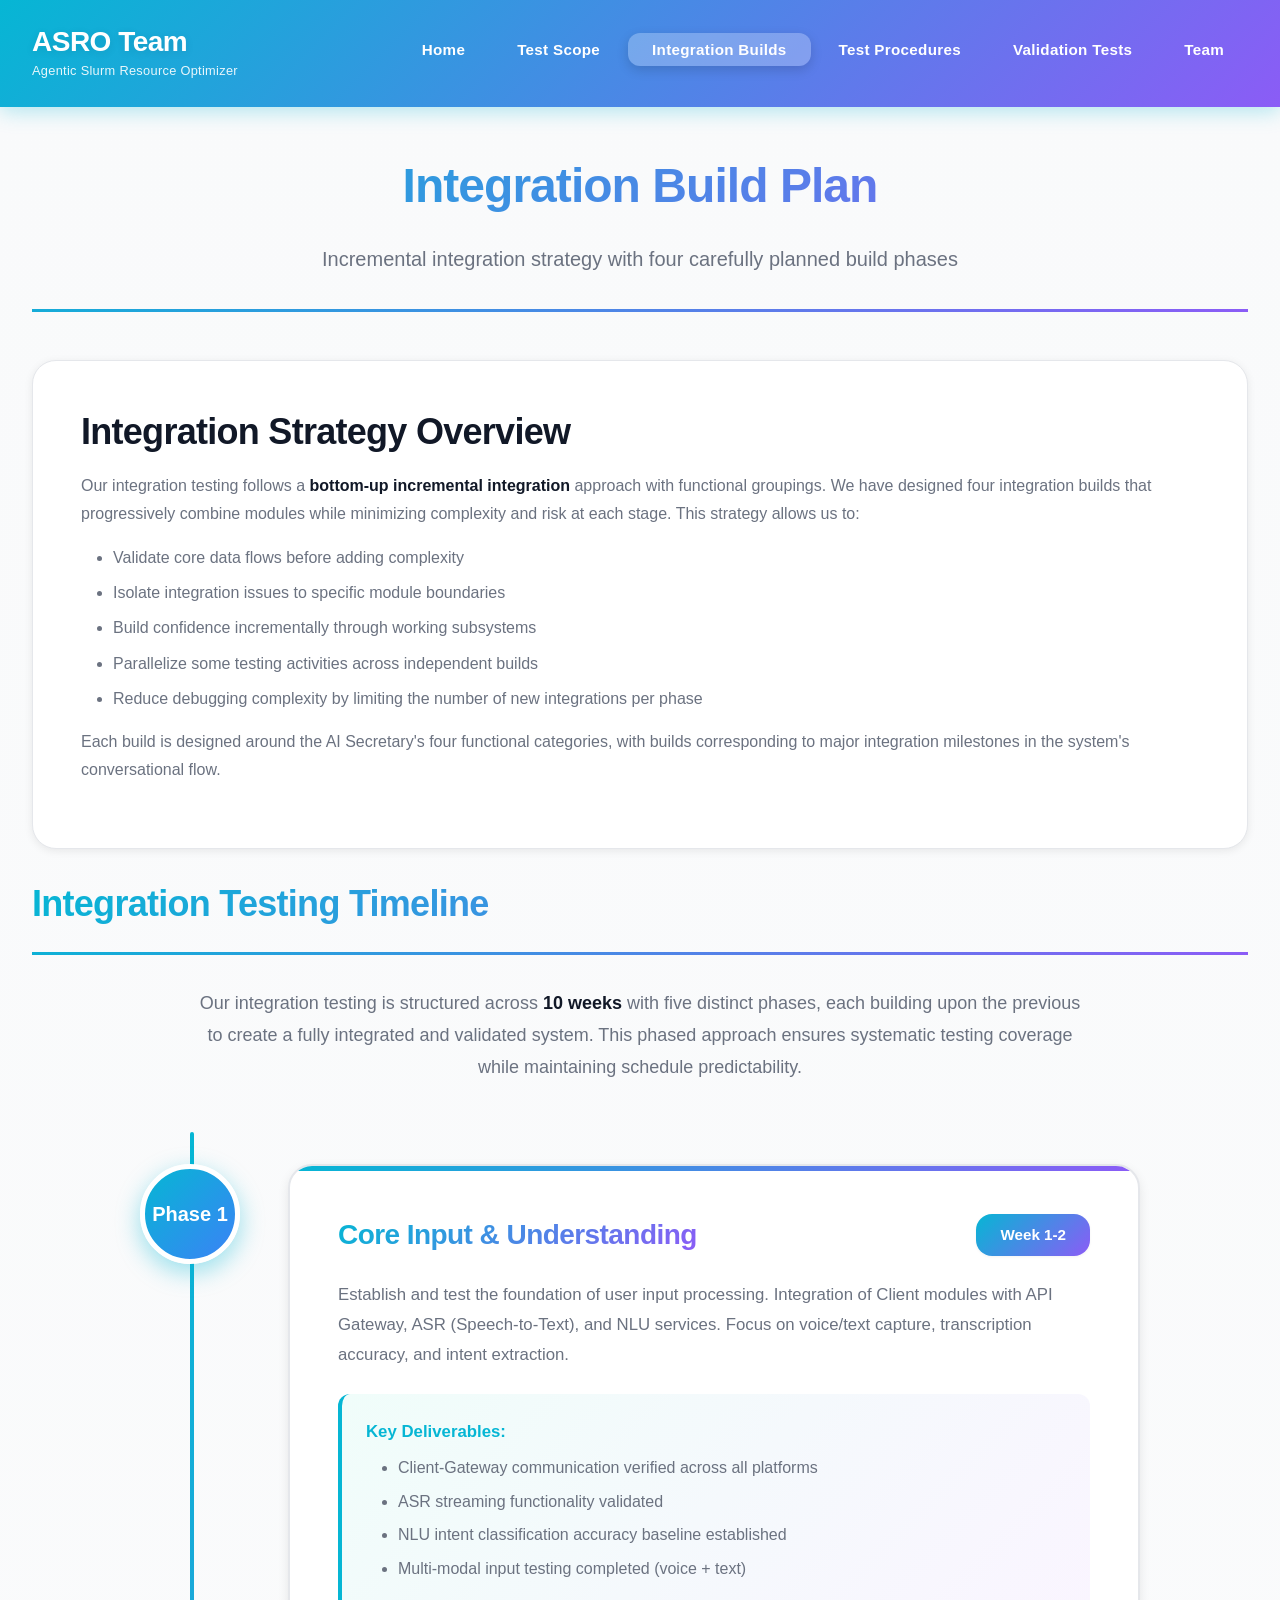
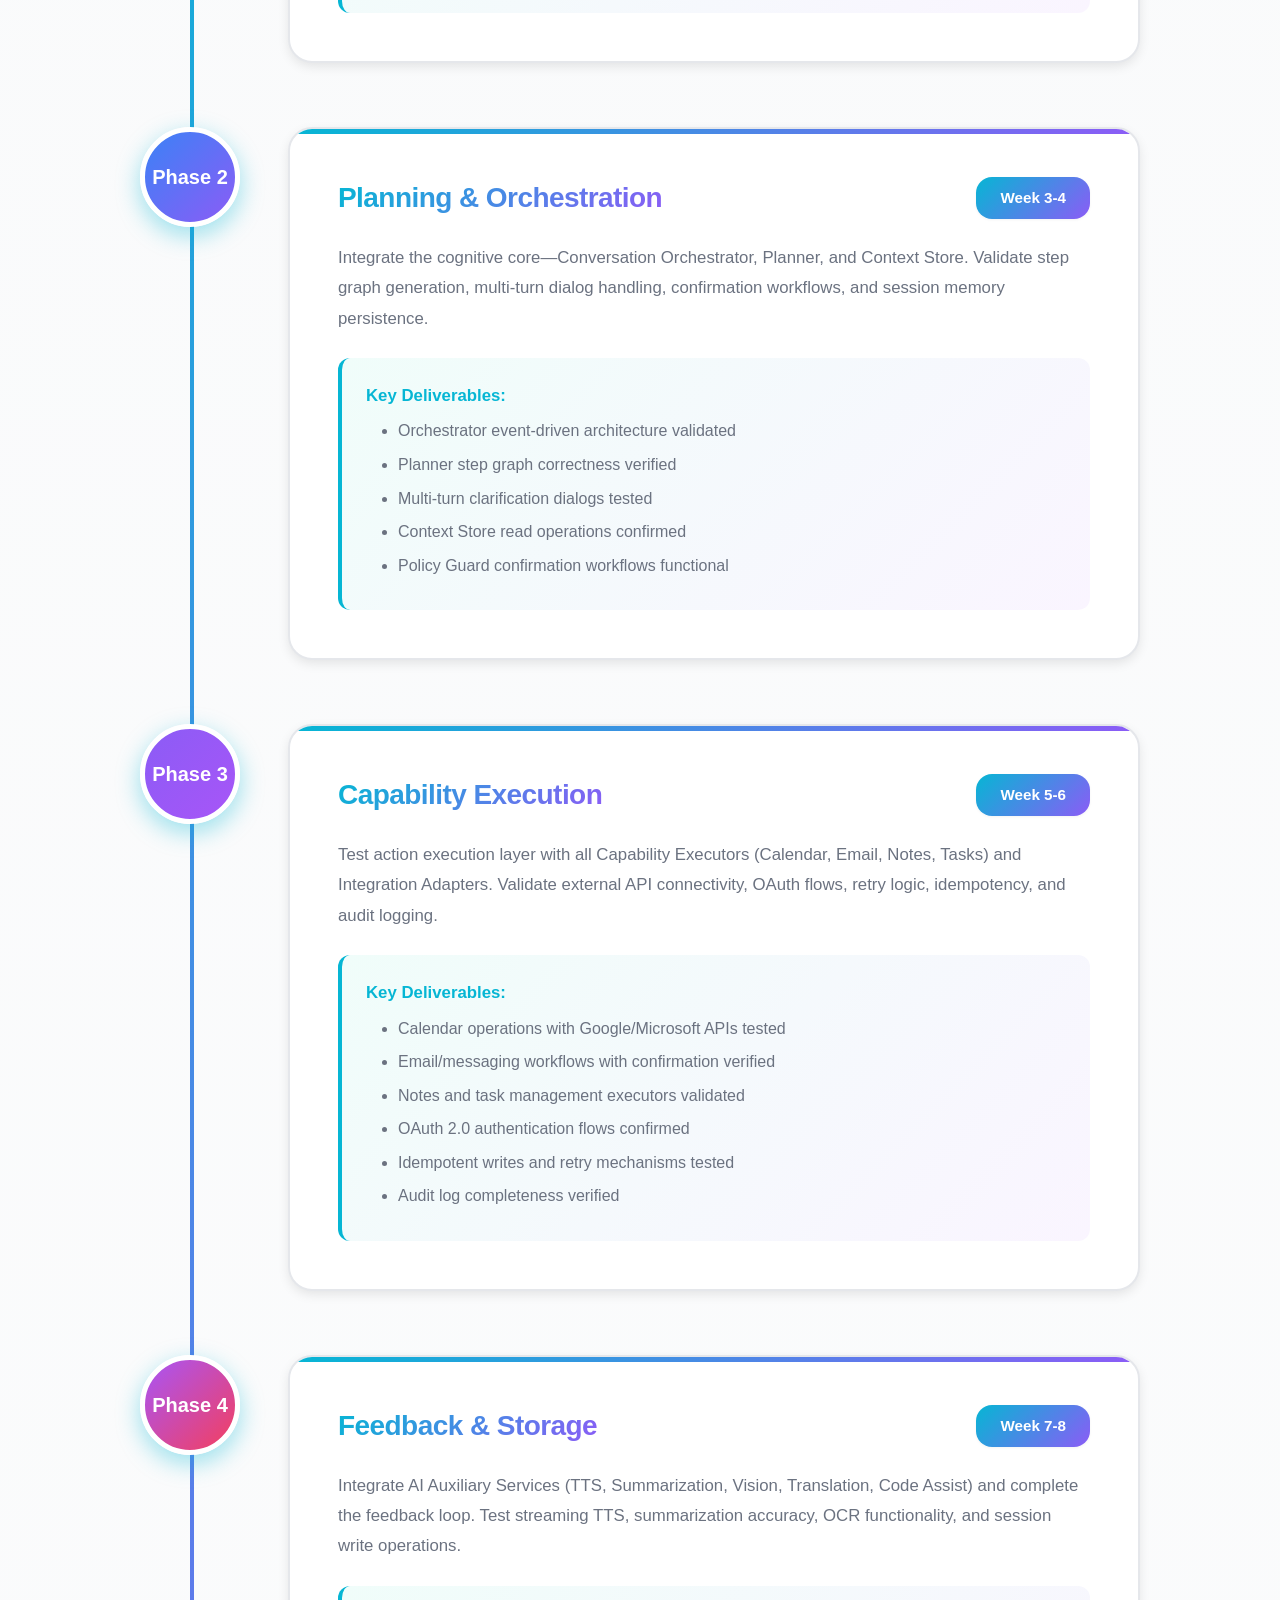
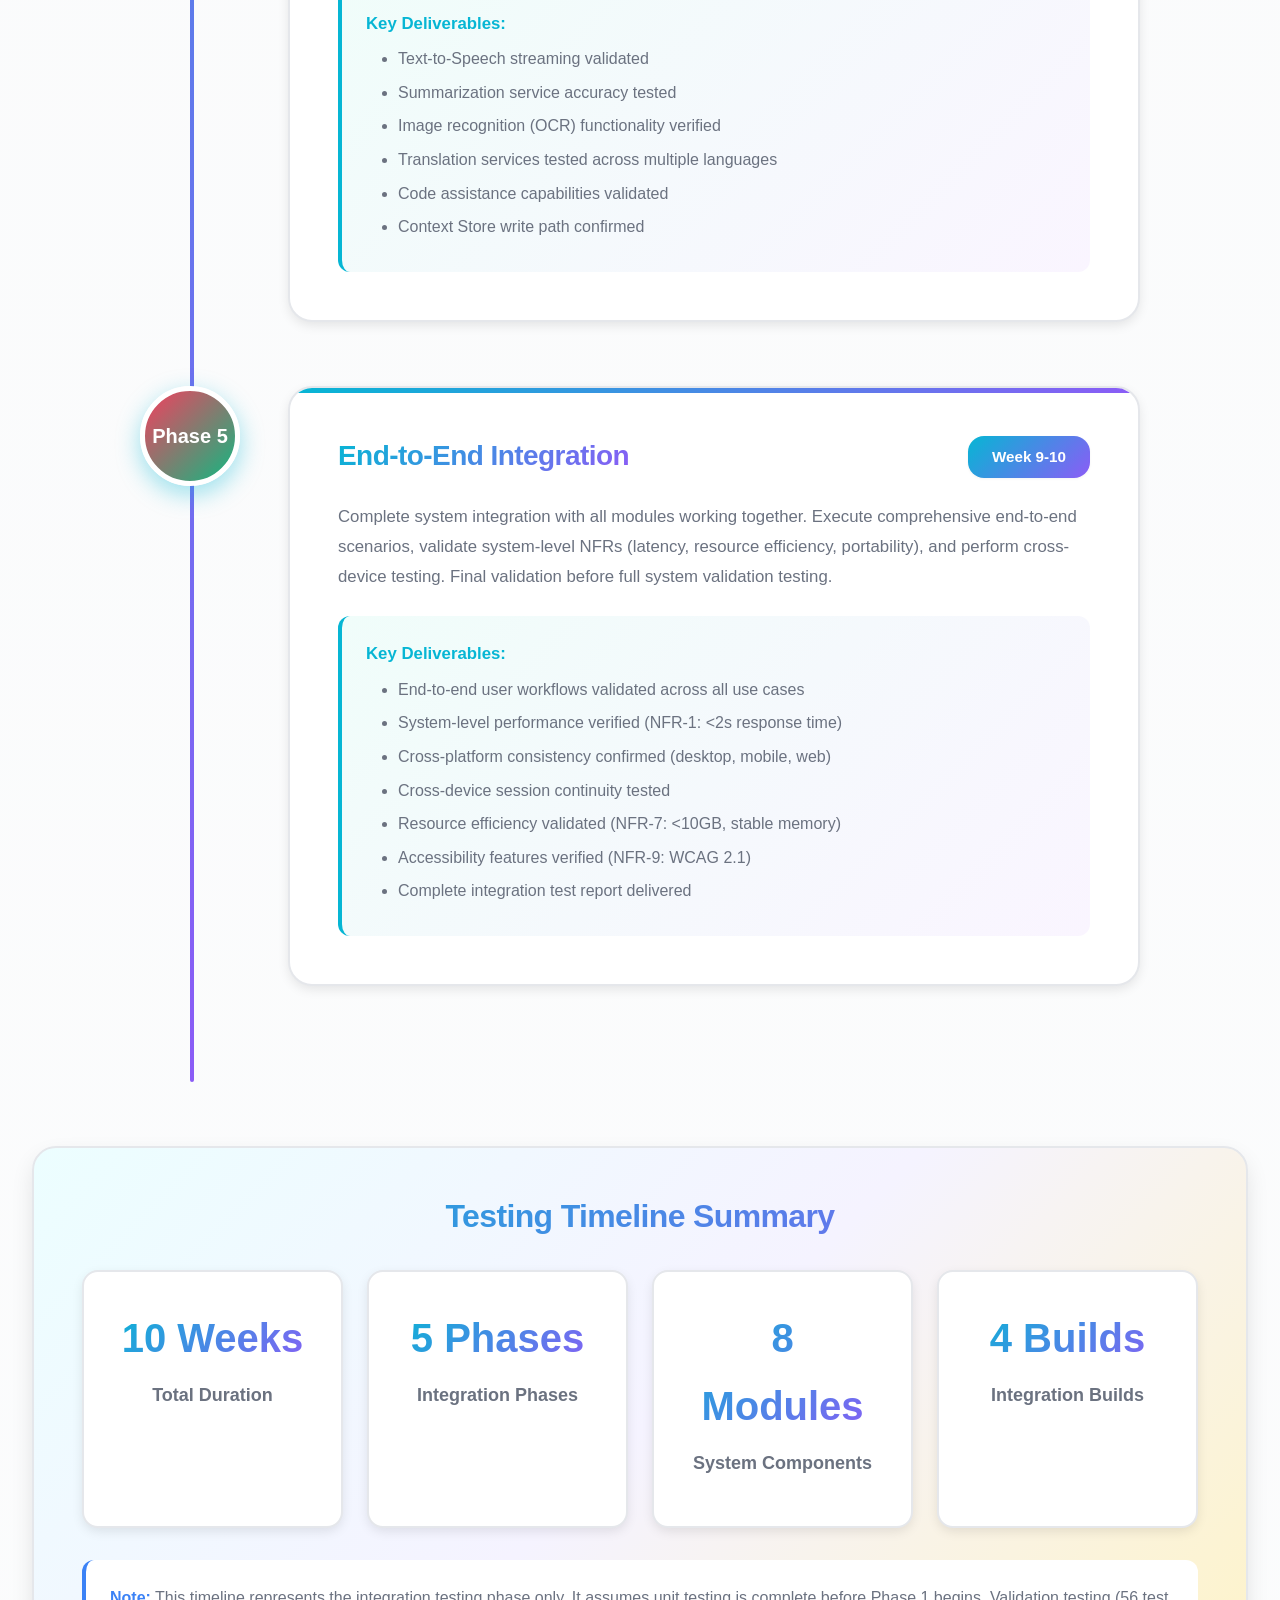
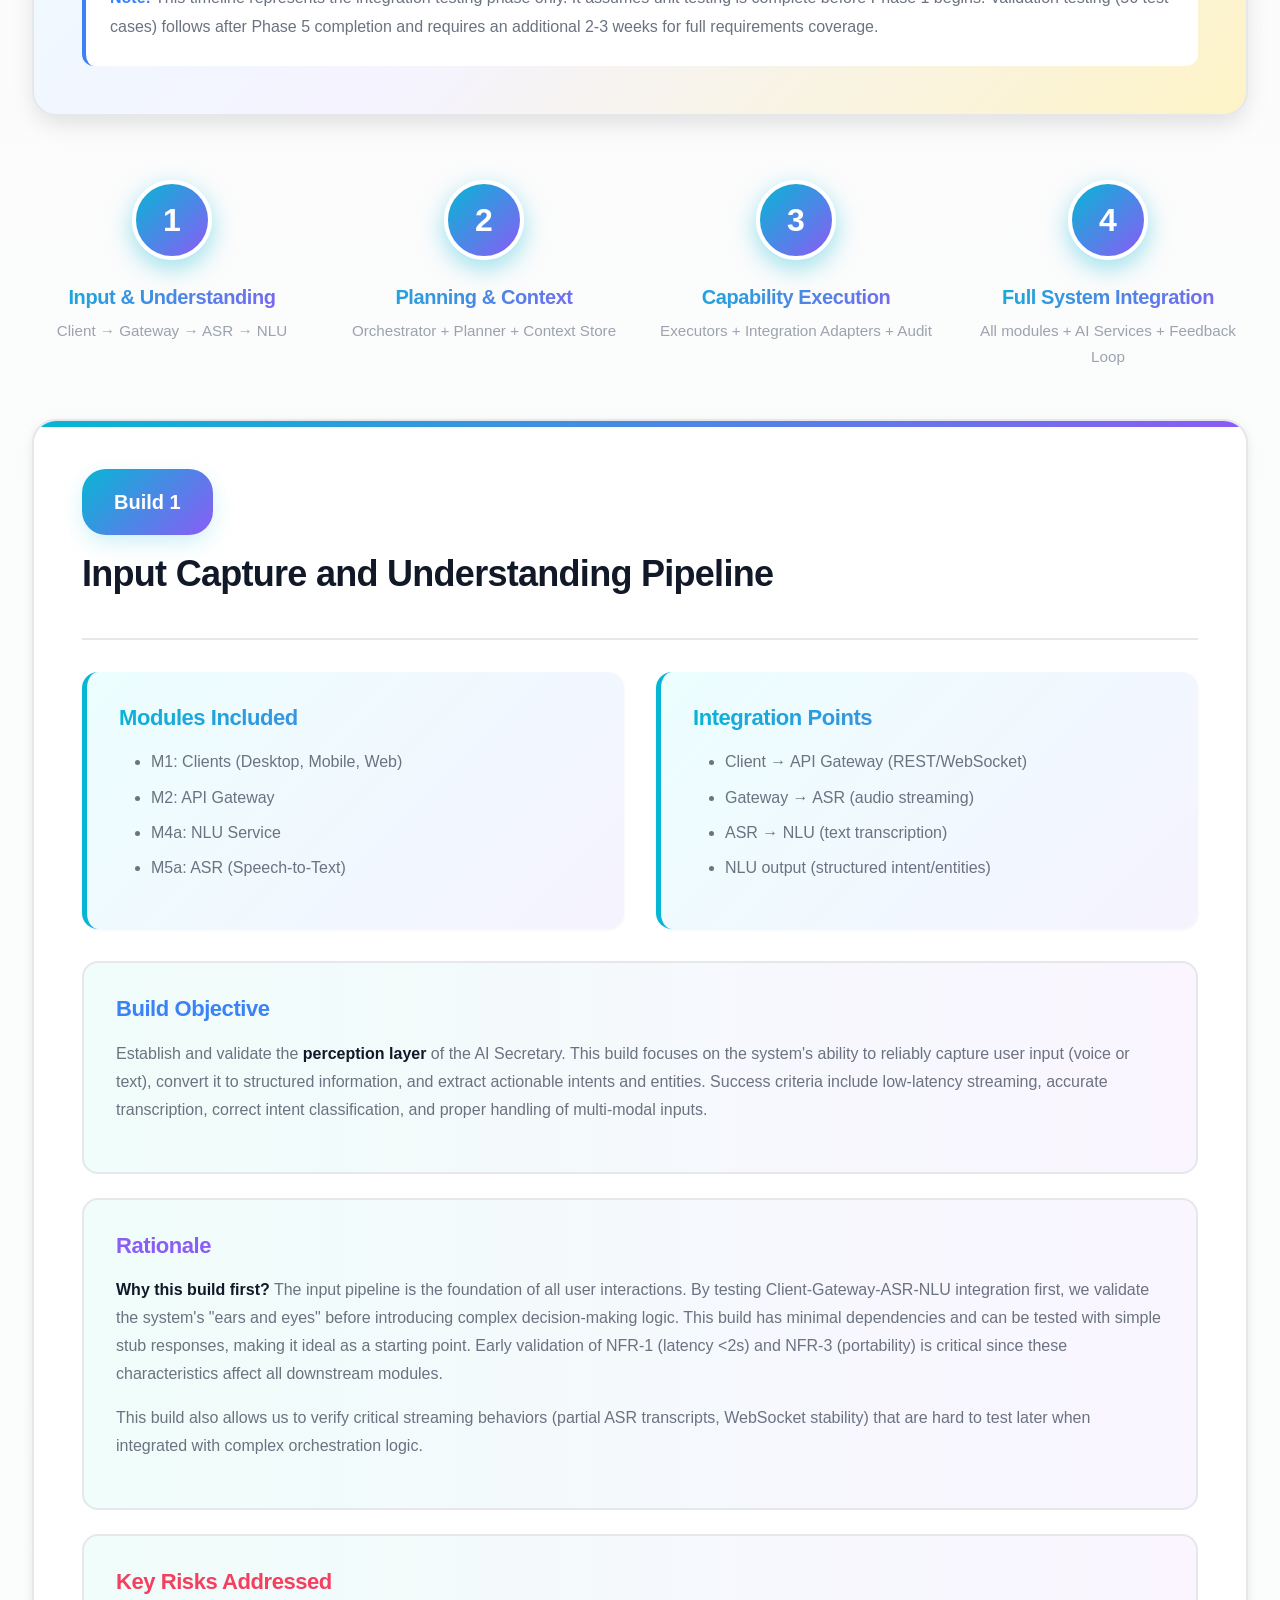
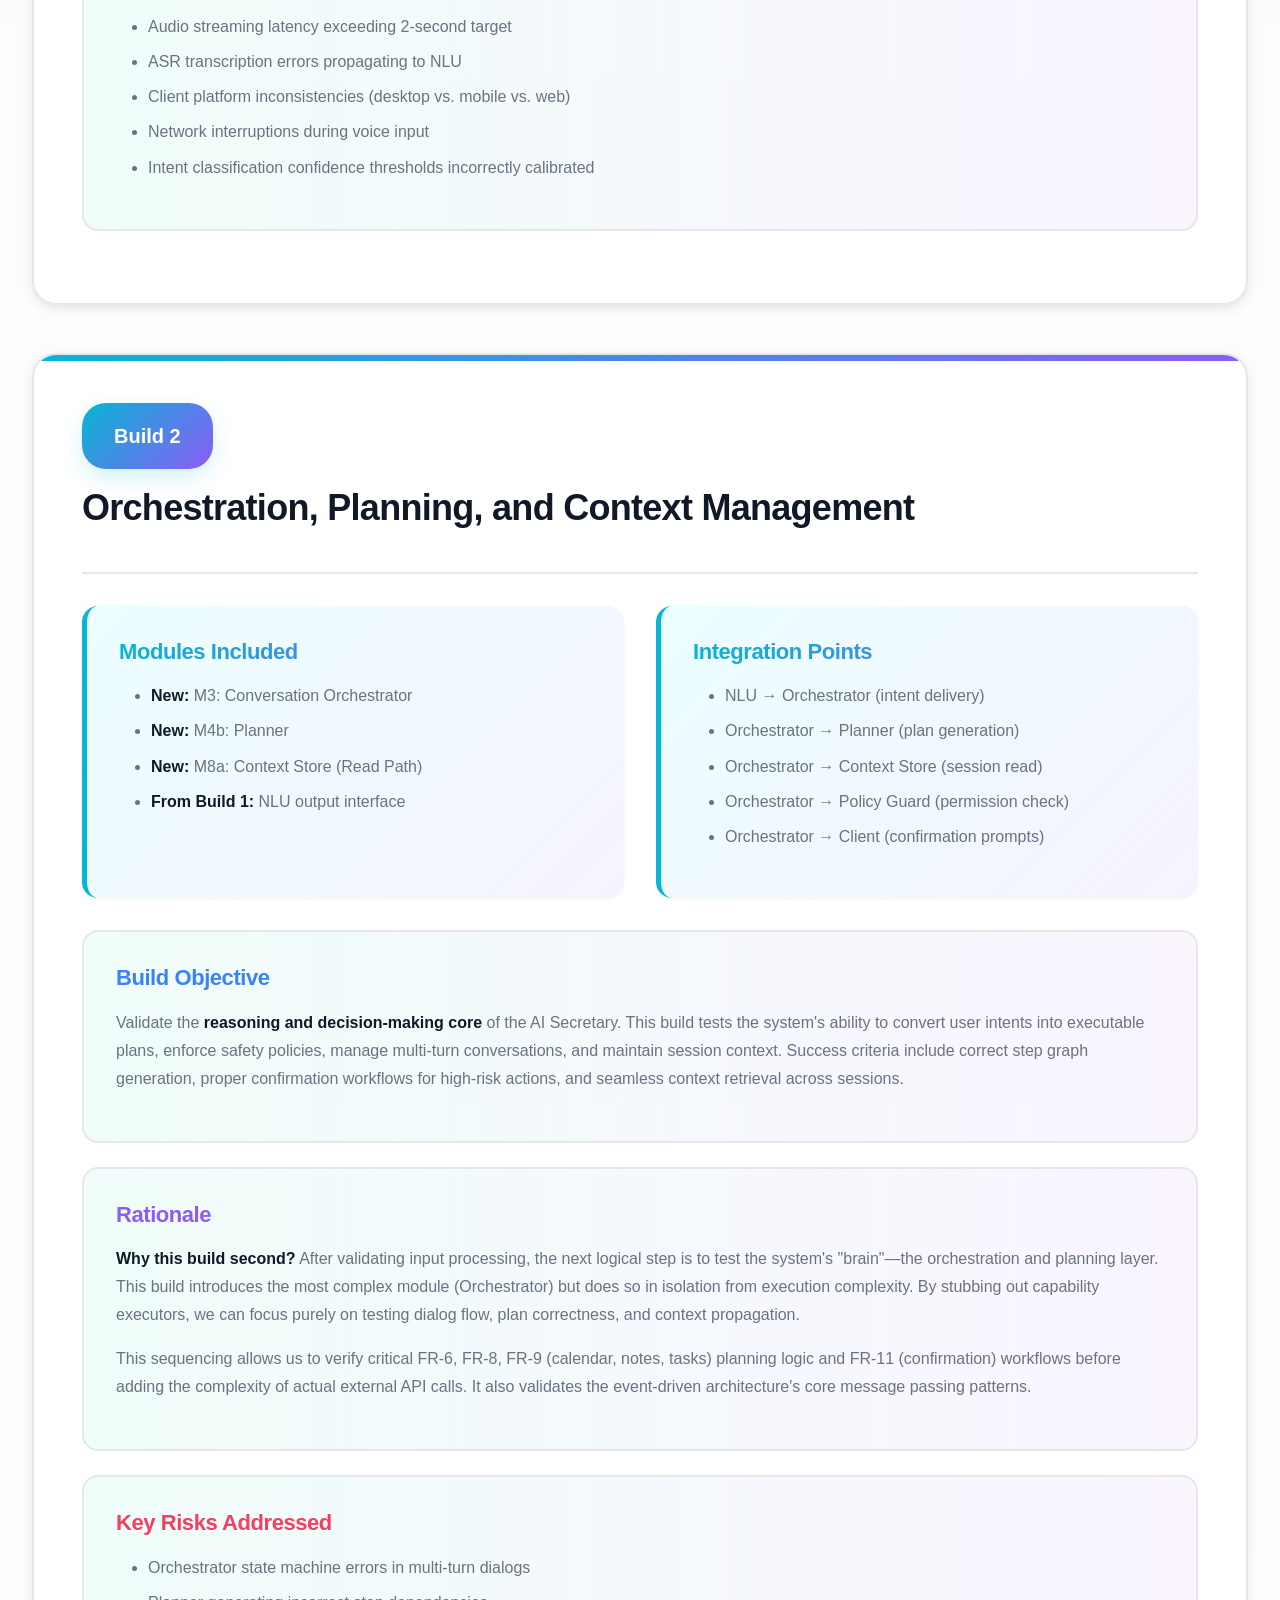
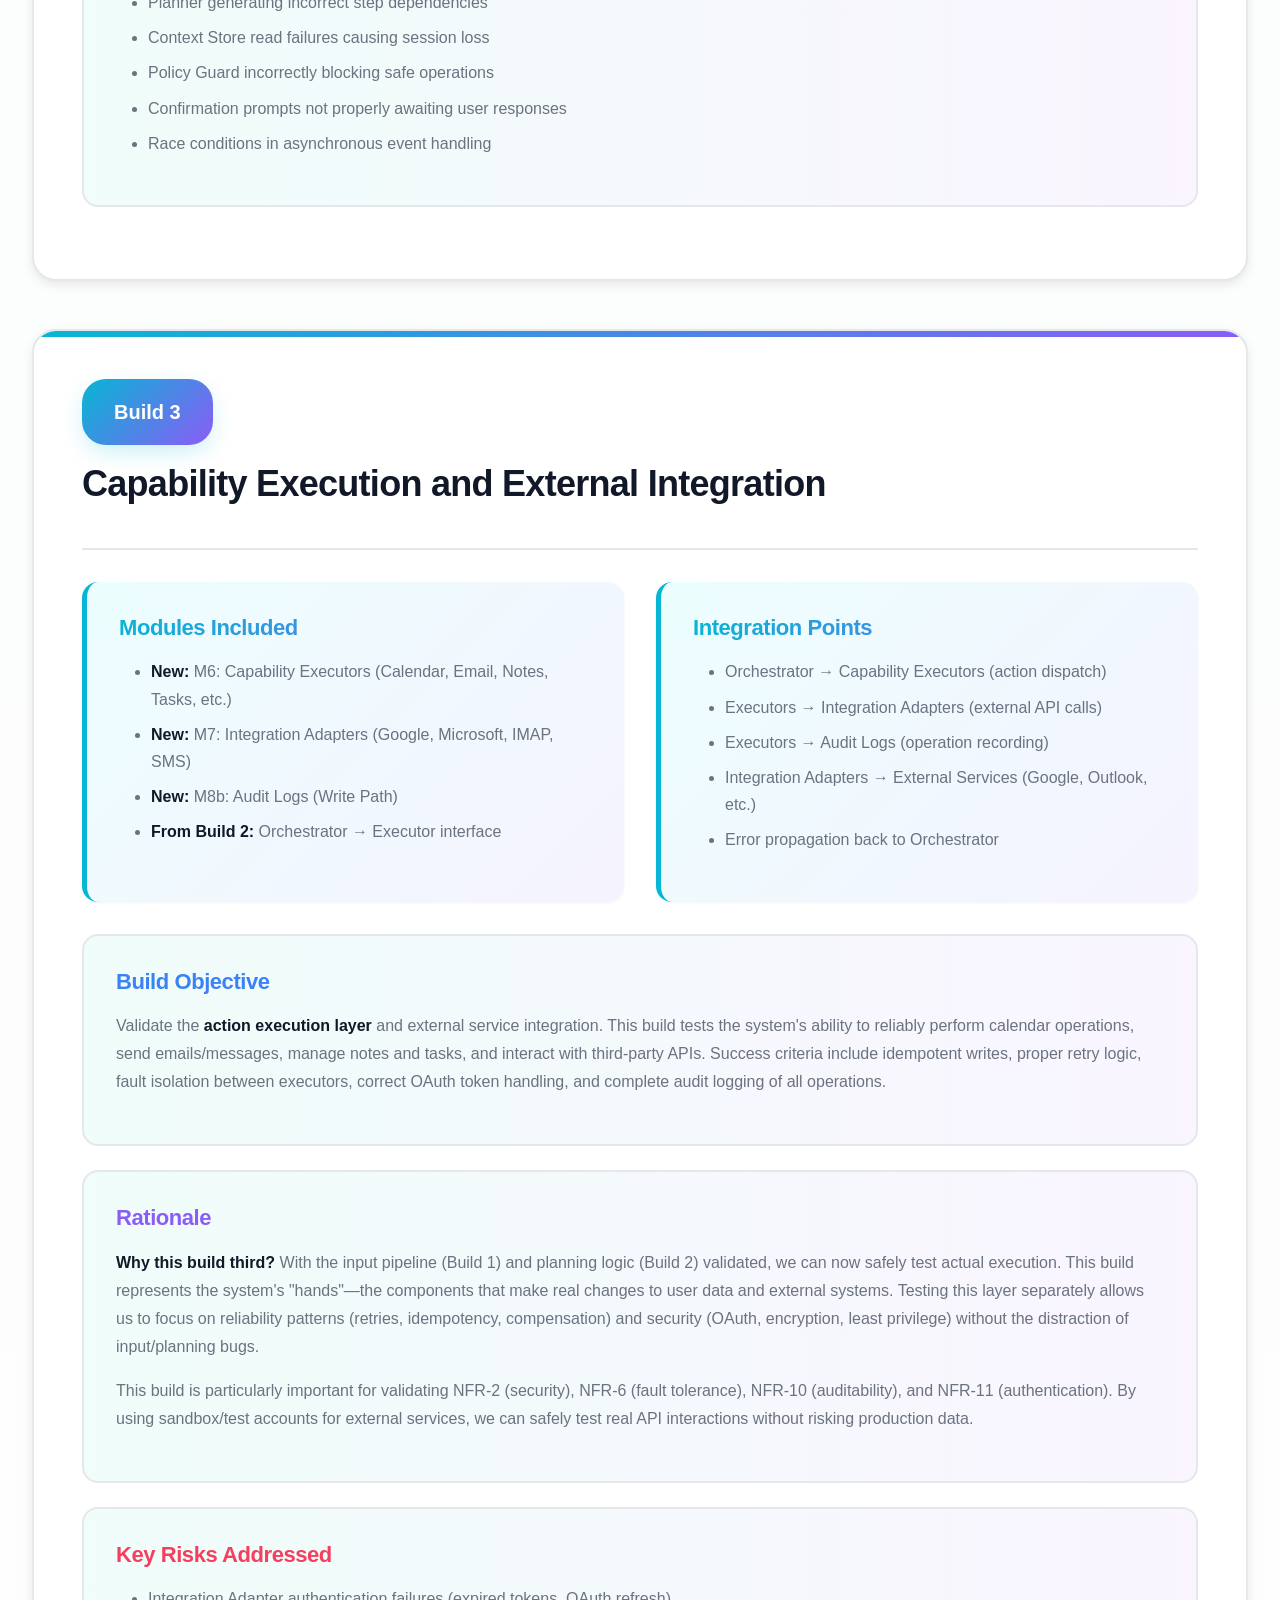
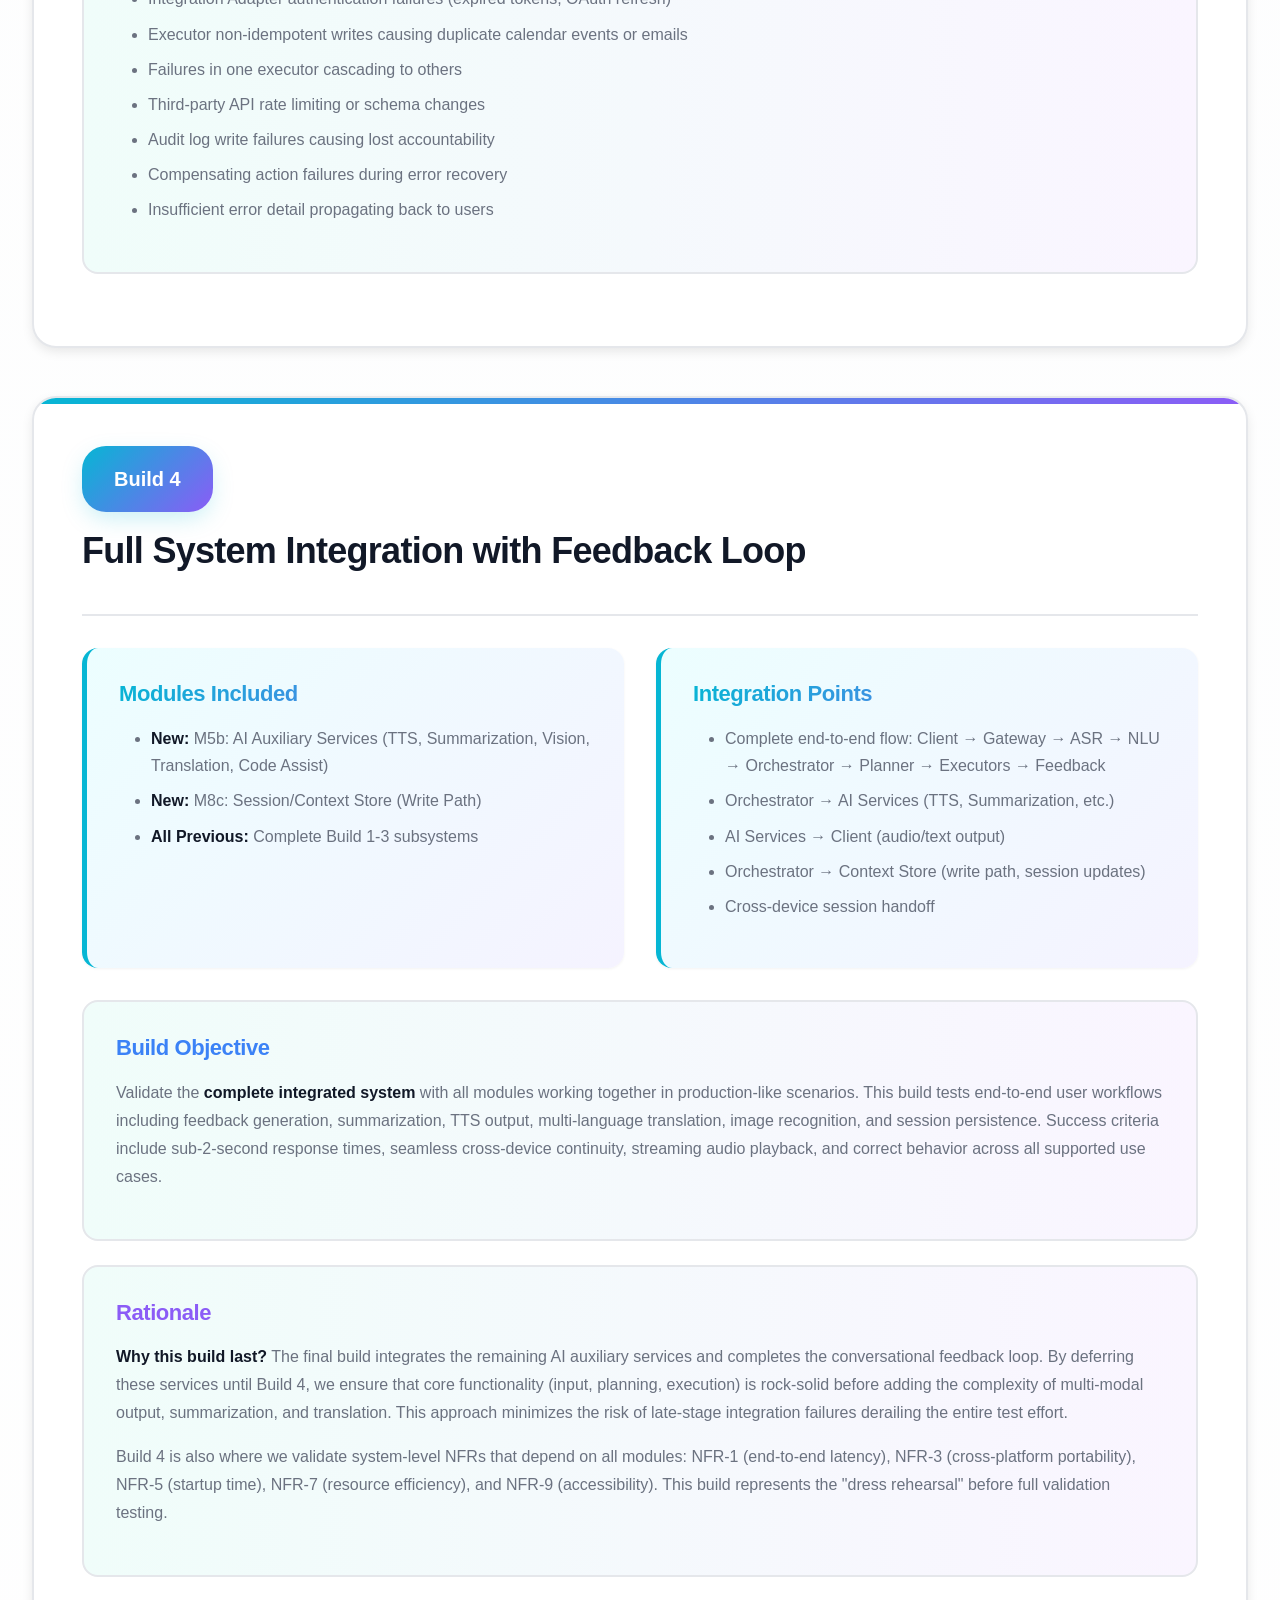
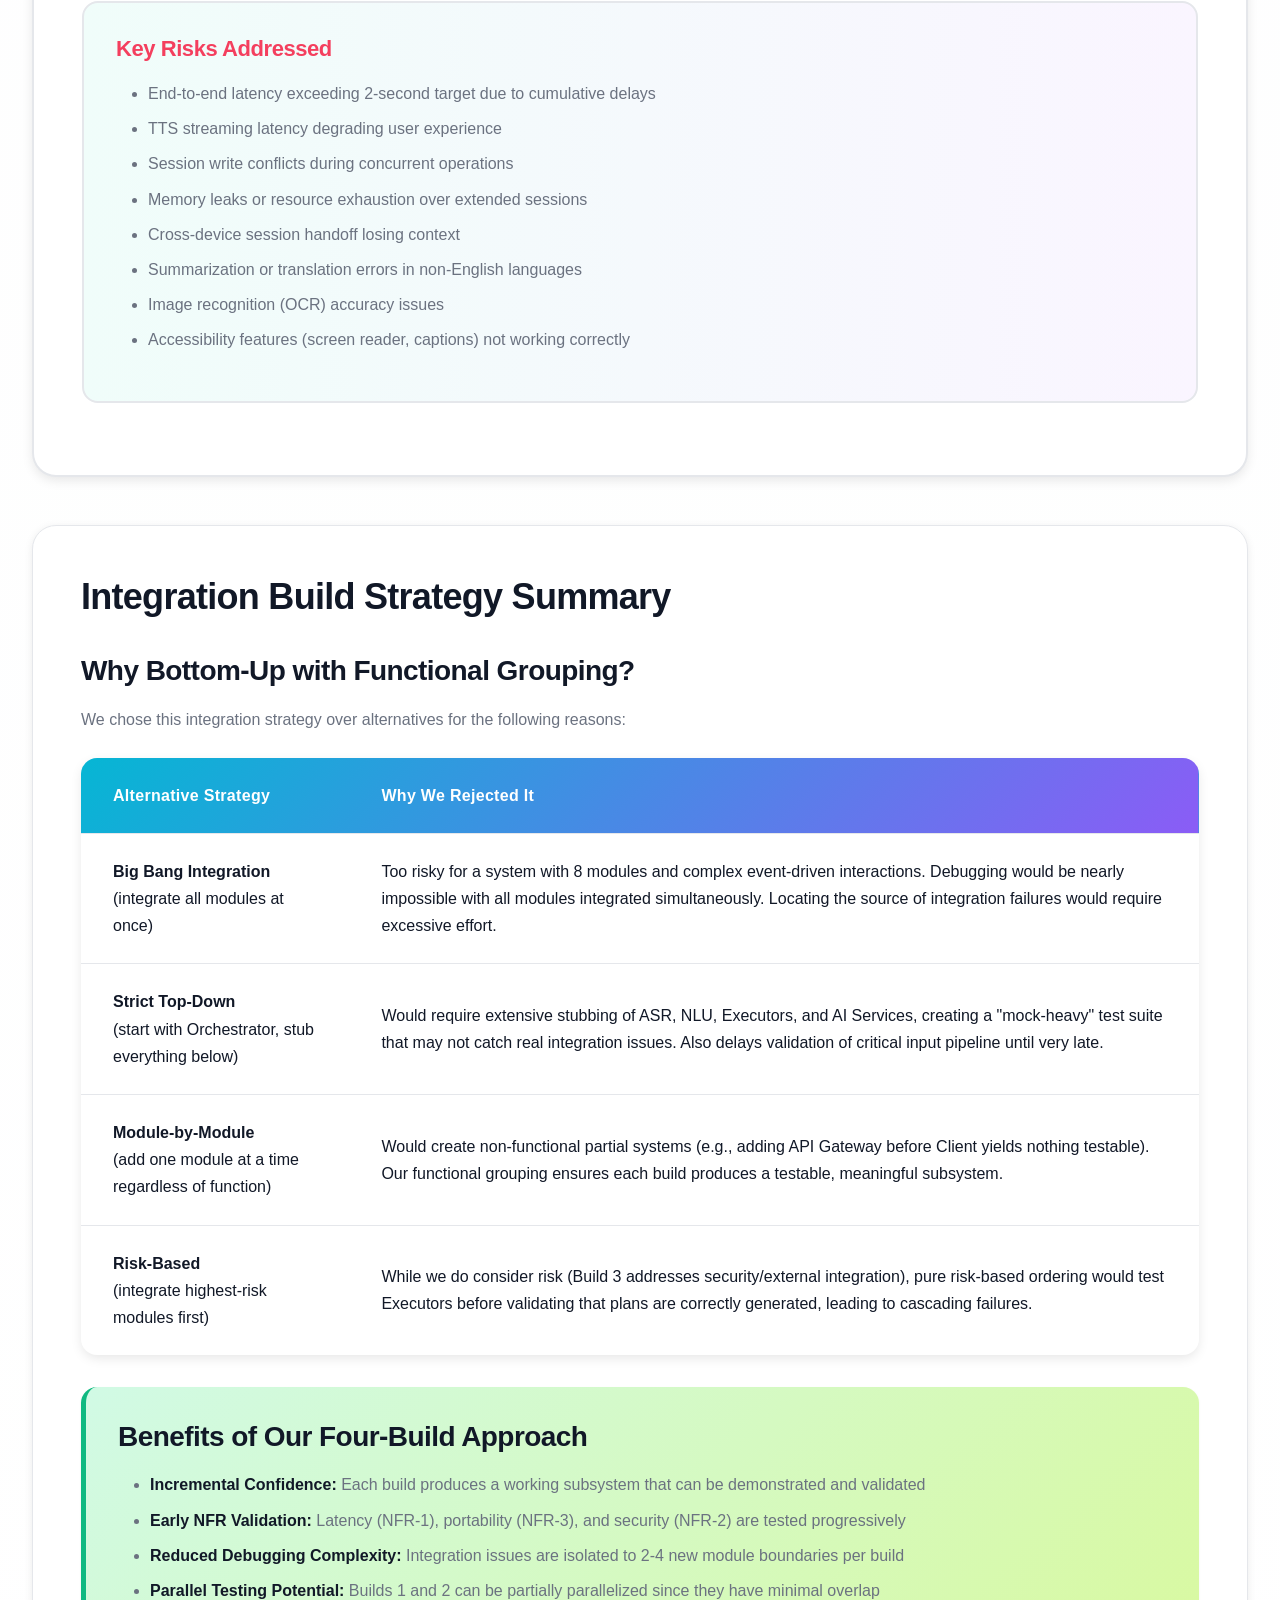
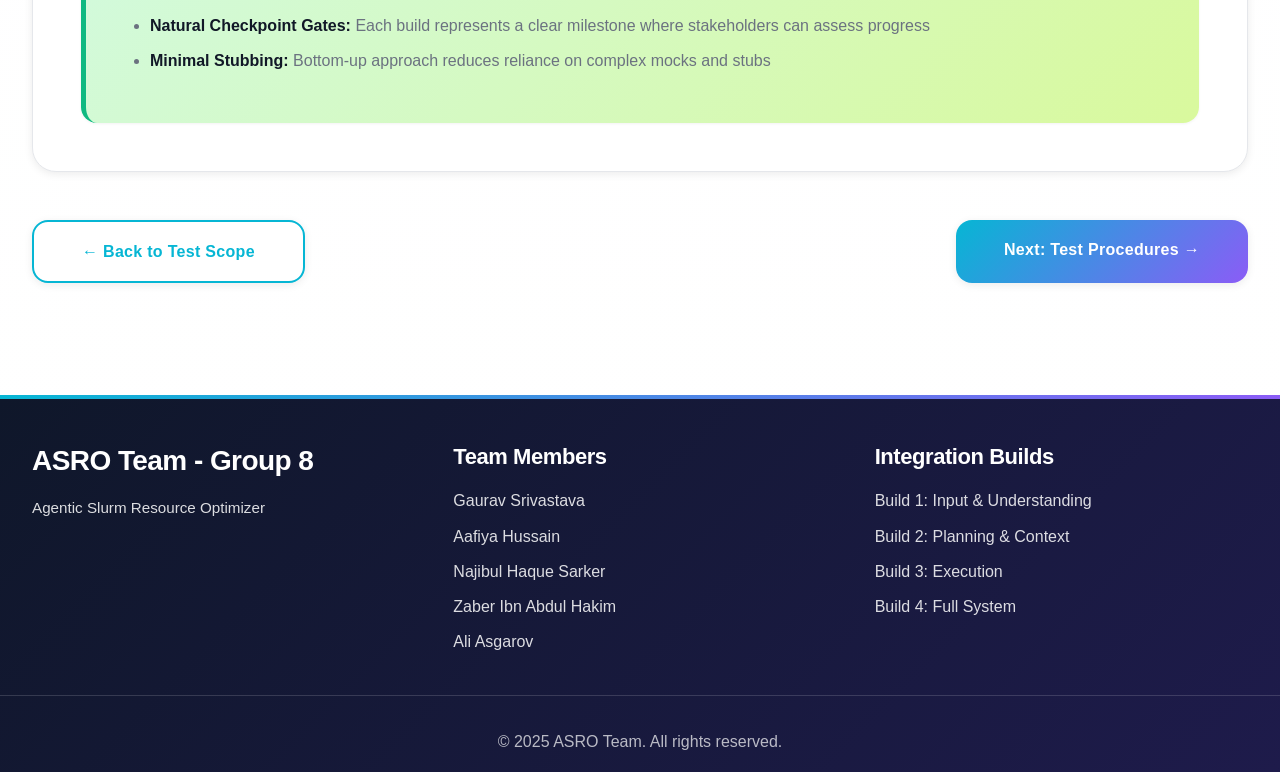
==== integration-builds.html @ b24b1ef7 "initial webpage" ====
<!DOCTYPE html>
<html lang="en">
<head>
    <meta charset="UTF-8">
    <meta name="viewport" content="width=device-width, initial-scale=1.0">
    <title>Integration Builds - AI Secretary Test Plan | ASRO Team</title>
    <link rel="stylesheet" href="styles.css">
</head>
<body>
    <nav class="navbar">
        <div class="nav-container">
            <a href="index.html" class="nav-brand">
                <h1>ASRO Team</h1>
                <p class="subtitle">Agentic Slurm Resource Optimizer</p>
            </a>
            <ul class="nav-menu">
                <li><a href="index.html">Home</a></li>
                <li><a href="test-scope.html">Test Scope</a></li>
                <li><a href="integration-builds.html" class="active">Integration Builds</a></li>
                <li><a href="test-procedures.html">Test Procedures</a></li>
                <li><a href="validation-tests.html">Validation Tests</a></li>
                <li><a href="team.html">Team</a></li>
            </ul>
        </div>
    </nav>

    <main class="container page-content">
        <div class="page-header">
            <h1>Integration Build Plan</h1>
            <p class="page-description">
                Incremental integration strategy with four carefully planned build phases
            </p>
        </div>

        <section class="content-card">
            <h2>Integration Strategy Overview</h2>
            <p>
                Our integration testing follows a <strong>bottom-up incremental integration</strong> approach with
                functional groupings. We have designed four integration builds that progressively combine modules
                while minimizing complexity and risk at each stage. This strategy allows us to:
            </p>
            <ul>
                <li>Validate core data flows before adding complexity</li>
                <li>Isolate integration issues to specific module boundaries</li>
                <li>Build confidence incrementally through working subsystems</li>
                <li>Parallelize some testing activities across independent builds</li>
                <li>Reduce debugging complexity by limiting the number of new integrations per phase</li>
            </ul>
            <p>
                Each build is designed around the AI Secretary's four functional categories, with builds corresponding
                to major integration milestones in the system's conversational flow.
            </p>
        </section>

        <section class="timeline-visual-section">
            <h2 class="section-title">Integration Testing Timeline</h2>
            <p class="timeline-intro">
                Our integration testing is structured across <strong>10 weeks</strong> with five distinct phases,
                each building upon the previous to create a fully integrated and validated system. This phased
                approach ensures systematic testing coverage while maintaining schedule predictability.
            </p>

            <div class="vertical-timeline">
                <div class="timeline-phase">
                    <div class="phase-marker phase-1">
                        <span class="phase-number">Phase 1</span>
                    </div>
                    <div class="phase-content">
                        <div class="phase-header">
                            <h3>Core Input & Understanding</h3>
                            <span class="phase-duration">Week 1-2</span>
                        </div>
                        <p class="phase-description">
                            Establish and test the foundation of user input processing. Integration of Client modules
                            with API Gateway, ASR (Speech-to-Text), and NLU services. Focus on voice/text capture,
                            transcription accuracy, and intent extraction.
                        </p>
                        <div class="phase-deliverables">
                            <strong>Key Deliverables:</strong>
                            <ul>
                                <li>Client-Gateway communication verified across all platforms</li>
                                <li>ASR streaming functionality validated</li>
                                <li>NLU intent classification accuracy baseline established</li>
                                <li>Multi-modal input testing completed (voice + text)</li>
                            </ul>
                        </div>
                    </div>
                </div>

                <div class="timeline-phase">
                    <div class="phase-marker phase-2">
                        <span class="phase-number">Phase 2</span>
                    </div>
                    <div class="phase-content">
                        <div class="phase-header">
                            <h3>Planning & Orchestration</h3>
                            <span class="phase-duration">Week 3-4</span>
                        </div>
                        <p class="phase-description">
                            Integrate the cognitive core—Conversation Orchestrator, Planner, and Context Store.
                            Validate step graph generation, multi-turn dialog handling, confirmation workflows,
                            and session memory persistence.
                        </p>
                        <div class="phase-deliverables">
                            <strong>Key Deliverables:</strong>
                            <ul>
                                <li>Orchestrator event-driven architecture validated</li>
                                <li>Planner step graph correctness verified</li>
                                <li>Multi-turn clarification dialogs tested</li>
                                <li>Context Store read operations confirmed</li>
                                <li>Policy Guard confirmation workflows functional</li>
                            </ul>
                        </div>
                    </div>
                </div>

                <div class="timeline-phase">
                    <div class="phase-marker phase-3">
                        <span class="phase-number">Phase 3</span>
                    </div>
                    <div class="phase-content">
                        <div class="phase-header">
                            <h3>Capability Execution</h3>
                            <span class="phase-duration">Week 5-6</span>
                        </div>
                        <p class="phase-description">
                            Test action execution layer with all Capability Executors (Calendar, Email, Notes, Tasks)
                            and Integration Adapters. Validate external API connectivity, OAuth flows, retry logic,
                            idempotency, and audit logging.
                        </p>
                        <div class="phase-deliverables">
                            <strong>Key Deliverables:</strong>
                            <ul>
                                <li>Calendar operations with Google/Microsoft APIs tested</li>
                                <li>Email/messaging workflows with confirmation verified</li>
                                <li>Notes and task management executors validated</li>
                                <li>OAuth 2.0 authentication flows confirmed</li>
                                <li>Idempotent writes and retry mechanisms tested</li>
                                <li>Audit log completeness verified</li>
                            </ul>
                        </div>
                    </div>
                </div>

                <div class="timeline-phase">
                    <div class="phase-marker phase-4">
                        <span class="phase-number">Phase 4</span>
                    </div>
                    <div class="phase-content">
                        <div class="phase-header">
                            <h3>Feedback & Storage</h3>
                            <span class="phase-duration">Week 7-8</span>
                        </div>
                        <p class="phase-description">
                            Integrate AI Auxiliary Services (TTS, Summarization, Vision, Translation, Code Assist)
                            and complete the feedback loop. Test streaming TTS, summarization accuracy, OCR functionality,
                            and session write operations.
                        </p>
                        <div class="phase-deliverables">
                            <strong>Key Deliverables:</strong>
                            <ul>
                                <li>Text-to-Speech streaming validated</li>
                                <li>Summarization service accuracy tested</li>
                                <li>Image recognition (OCR) functionality verified</li>
                                <li>Translation services tested across multiple languages</li>
                                <li>Code assistance capabilities validated</li>
                                <li>Context Store write path confirmed</li>
                            </ul>
                        </div>
                    </div>
                </div>

                <div class="timeline-phase">
                    <div class="phase-marker phase-5">
                        <span class="phase-number">Phase 5</span>
                    </div>
                    <div class="phase-content">
                        <div class="phase-header">
                            <h3>End-to-End Integration</h3>
                            <span class="phase-duration">Week 9-10</span>
                        </div>
                        <p class="phase-description">
                            Complete system integration with all modules working together. Execute comprehensive
                            end-to-end scenarios, validate system-level NFRs (latency, resource efficiency, portability),
                            and perform cross-device testing. Final validation before full system validation testing.
                        </p>
                        <div class="phase-deliverables">
                            <strong>Key Deliverables:</strong>
                            <ul>
                                <li>End-to-end user workflows validated across all use cases</li>
                                <li>System-level performance verified (NFR-1: &lt;2s response time)</li>
                                <li>Cross-platform consistency confirmed (desktop, mobile, web)</li>
                                <li>Cross-device session continuity tested</li>
                                <li>Resource efficiency validated (NFR-7: &lt;10GB, stable memory)</li>
                                <li>Accessibility features verified (NFR-9: WCAG 2.1)</li>
                                <li>Complete integration test report delivered</li>
                            </ul>
                        </div>
                    </div>
                </div>
            </div>

            <div class="timeline-summary-card">
                <h3>Testing Timeline Summary</h3>
                <div class="summary-stats">
                    <div class="stat-item">
                        <div class="stat-value">10 Weeks</div>
                        <div class="stat-label">Total Duration</div>
                    </div>
                    <div class="stat-item">
                        <div class="stat-value">5 Phases</div>
                        <div class="stat-label">Integration Phases</div>
                    </div>
                    <div class="stat-item">
                        <div class="stat-value">8 Modules</div>
                        <div class="stat-label">System Components</div>
                    </div>
                    <div class="stat-item">
                        <div class="stat-value">4 Builds</div>
                        <div class="stat-label">Integration Builds</div>
                    </div>
                </div>
                <p class="summary-note">
                    <strong>Note:</strong> This timeline represents the integration testing phase only. It assumes
                    unit testing is complete before Phase 1 begins. Validation testing (56 test cases) follows
                    after Phase 5 completion and requires an additional 2-3 weeks for full requirements coverage.
                </p>
            </div>
        </section>

        <div class="build-timeline">
            <div class="timeline-item">
                <div class="timeline-marker">1</div>
                <div class="timeline-content">
                    <h3>Input & Understanding</h3>
                    <p>Client → Gateway → ASR → NLU</p>
                </div>
            </div>
            <div class="timeline-item">
                <div class="timeline-marker">2</div>
                <div class="timeline-content">
                    <h3>Planning & Context</h3>
                    <p>Orchestrator + Planner + Context Store</p>
                </div>
            </div>
            <div class="timeline-item">
                <div class="timeline-marker">3</div>
                <div class="timeline-content">
                    <h3>Capability Execution</h3>
                    <p>Executors + Integration Adapters + Audit</p>
                </div>
            </div>
            <div class="timeline-item">
                <div class="timeline-marker">4</div>
                <div class="timeline-content">
                    <h3>Full System Integration</h3>
                    <p>All modules + AI Services + Feedback Loop</p>
                </div>
            </div>
        </div>

        <section class="build-section">
            <div class="build-header">
                <span class="build-number">Build 1</span>
                <h2>Input Capture and Understanding Pipeline</h2>
            </div>

            <div class="build-details">
                <div class="build-info-grid">
                    <div class="build-info-item">
                        <h4>Modules Included</h4>
                        <ul>
                            <li>M1: Clients (Desktop, Mobile, Web)</li>
                            <li>M2: API Gateway</li>
                            <li>M4a: NLU Service</li>
                            <li>M5a: ASR (Speech-to-Text)</li>
                        </ul>
                    </div>
                    <div class="build-info-item">
                        <h4>Integration Points</h4>
                        <ul>
                            <li>Client → API Gateway (REST/WebSocket)</li>
                            <li>Gateway → ASR (audio streaming)</li>
                            <li>ASR → NLU (text transcription)</li>
                            <li>NLU output (structured intent/entities)</li>
                        </ul>
                    </div>
                </div>

                <div class="build-objective">
                    <h4>Build Objective</h4>
                    <p>
                        Establish and validate the <strong>perception layer</strong> of the AI Secretary. This build
                        focuses on the system's ability to reliably capture user input (voice or text), convert it to
                        structured information, and extract actionable intents and entities. Success criteria include
                        low-latency streaming, accurate transcription, correct intent classification, and proper
                        handling of multi-modal inputs.
                    </p>
                </div>

                <div class="build-rationale">
                    <h4>Rationale</h4>
                    <p>
                        <strong>Why this build first?</strong> The input pipeline is the foundation of all user
                        interactions. By testing Client-Gateway-ASR-NLU integration first, we validate the system's
                        "ears and eyes" before introducing complex decision-making logic. This build has minimal
                        dependencies and can be tested with simple stub responses, making it ideal as a starting point.
                        Early validation of NFR-1 (latency &lt;2s) and NFR-3 (portability) is critical since these
                        characteristics affect all downstream modules.
                    </p>
                    <p>
                        This build also allows us to verify critical streaming behaviors (partial ASR transcripts,
                        WebSocket stability) that are hard to test later when integrated with complex orchestration logic.
                    </p>
                </div>

                <div class="build-risks">
                    <h4>Key Risks Addressed</h4>
                    <ul>
                        <li>Audio streaming latency exceeding 2-second target</li>
                        <li>ASR transcription errors propagating to NLU</li>
                        <li>Client platform inconsistencies (desktop vs. mobile vs. web)</li>
                        <li>Network interruptions during voice input</li>
                        <li>Intent classification confidence thresholds incorrectly calibrated</li>
                    </ul>
                </div>
            </div>
        </section>

        <section class="build-section">
            <div class="build-header">
                <span class="build-number">Build 2</span>
                <h2>Orchestration, Planning, and Context Management</h2>
            </div>

            <div class="build-details">
                <div class="build-info-grid">
                    <div class="build-info-item">
                        <h4>Modules Included</h4>
                        <ul>
                            <li><strong>New:</strong> M3: Conversation Orchestrator</li>
                            <li><strong>New:</strong> M4b: Planner</li>
                            <li><strong>New:</strong> M8a: Context Store (Read Path)</li>
                            <li><strong>From Build 1:</strong> NLU output interface</li>
                        </ul>
                    </div>
                    <div class="build-info-item">
                        <h4>Integration Points</h4>
                        <ul>
                            <li>NLU → Orchestrator (intent delivery)</li>
                            <li>Orchestrator → Planner (plan generation)</li>
                            <li>Orchestrator → Context Store (session read)</li>
                            <li>Orchestrator → Policy Guard (permission check)</li>
                            <li>Orchestrator → Client (confirmation prompts)</li>
                        </ul>
                    </div>
                </div>

                <div class="build-objective">
                    <h4>Build Objective</h4>
                    <p>
                        Validate the <strong>reasoning and decision-making core</strong> of the AI Secretary. This build
                        tests the system's ability to convert user intents into executable plans, enforce safety policies,
                        manage multi-turn conversations, and maintain session context. Success criteria include correct
                        step graph generation, proper confirmation workflows for high-risk actions, and seamless context
                        retrieval across sessions.
                    </p>
                </div>

                <div class="build-rationale">
                    <h4>Rationale</h4>
                    <p>
                        <strong>Why this build second?</strong> After validating input processing, the next logical
                        step is to test the system's "brain"—the orchestration and planning layer. This build introduces
                        the most complex module (Orchestrator) but does so in isolation from execution complexity.
                        By stubbing out capability executors, we can focus purely on testing dialog flow, plan correctness,
                        and context propagation.
                    </p>
                    <p>
                        This sequencing allows us to verify critical FR-6, FR-8, FR-9 (calendar, notes, tasks) planning
                        logic and FR-11 (confirmation) workflows before adding the complexity of actual external API calls.
                        It also validates the event-driven architecture's core message passing patterns.
                    </p>
                </div>

                <div class="build-risks">
                    <h4>Key Risks Addressed</h4>
                    <ul>
                        <li>Orchestrator state machine errors in multi-turn dialogs</li>
                        <li>Planner generating incorrect step dependencies</li>
                        <li>Context Store read failures causing session loss</li>
                        <li>Policy Guard incorrectly blocking safe operations</li>
                        <li>Confirmation prompts not properly awaiting user responses</li>
                        <li>Race conditions in asynchronous event handling</li>
                    </ul>
                </div>
            </div>
        </section>

        <section class="build-section">
            <div class="build-header">
                <span class="build-number">Build 3</span>
                <h2>Capability Execution and External Integration</h2>
            </div>

            <div class="build-details">
                <div class="build-info-grid">
                    <div class="build-info-item">
                        <h4>Modules Included</h4>
                        <ul>
                            <li><strong>New:</strong> M6: Capability Executors (Calendar, Email, Notes, Tasks, etc.)</li>
                            <li><strong>New:</strong> M7: Integration Adapters (Google, Microsoft, IMAP, SMS)</li>
                            <li><strong>New:</strong> M8b: Audit Logs (Write Path)</li>
                            <li><strong>From Build 2:</strong> Orchestrator → Executor interface</li>
                        </ul>
                    </div>
                    <div class="build-info-item">
                        <h4>Integration Points</h4>
                        <ul>
                            <li>Orchestrator → Capability Executors (action dispatch)</li>
                            <li>Executors → Integration Adapters (external API calls)</li>
                            <li>Executors → Audit Logs (operation recording)</li>
                            <li>Integration Adapters → External Services (Google, Outlook, etc.)</li>
                            <li>Error propagation back to Orchestrator</li>
                        </ul>
                    </div>
                </div>

                <div class="build-objective">
                    <h4>Build Objective</h4>
                    <p>
                        Validate the <strong>action execution layer</strong> and external service integration. This build
                        tests the system's ability to reliably perform calendar operations, send emails/messages, manage
                        notes and tasks, and interact with third-party APIs. Success criteria include idempotent writes,
                        proper retry logic, fault isolation between executors, correct OAuth token handling, and complete
                        audit logging of all operations.
                    </p>
                </div>

                <div class="build-rationale">
                    <h4>Rationale</h4>
                    <p>
                        <strong>Why this build third?</strong> With the input pipeline (Build 1) and planning logic
                        (Build 2) validated, we can now safely test actual execution. This build represents the system's
                        "hands"—the components that make real changes to user data and external systems. Testing this
                        layer separately allows us to focus on reliability patterns (retries, idempotency, compensation)
                        and security (OAuth, encryption, least privilege) without the distraction of input/planning bugs.
                    </p>
                    <p>
                        This build is particularly important for validating NFR-2 (security), NFR-6 (fault tolerance),
                        NFR-10 (auditability), and NFR-11 (authentication). By using sandbox/test accounts for external
                        services, we can safely test real API interactions without risking production data.
                    </p>
                </div>

                <div class="build-risks">
                    <h4>Key Risks Addressed</h4>
                    <ul>
                        <li>Integration Adapter authentication failures (expired tokens, OAuth refresh)</li>
                        <li>Executor non-idempotent writes causing duplicate calendar events or emails</li>
                        <li>Failures in one executor cascading to others</li>
                        <li>Third-party API rate limiting or schema changes</li>
                        <li>Audit log write failures causing lost accountability</li>
                        <li>Compensating action failures during error recovery</li>
                        <li>Insufficient error detail propagating back to users</li>
                    </ul>
                </div>
            </div>
        </section>

        <section class="build-section">
            <div class="build-header">
                <span class="build-number">Build 4</span>
                <h2>Full System Integration with Feedback Loop</h2>
            </div>

            <div class="build-details">
                <div class="build-info-grid">
                    <div class="build-info-item">
                        <h4>Modules Included</h4>
                        <ul>
                            <li><strong>New:</strong> M5b: AI Auxiliary Services (TTS, Summarization, Vision, Translation, Code Assist)</li>
                            <li><strong>New:</strong> M8c: Session/Context Store (Write Path)</li>
                            <li><strong>All Previous:</strong> Complete Build 1-3 subsystems</li>
                        </ul>
                    </div>
                    <div class="build-info-item">
                        <h4>Integration Points</h4>
                        <ul>
                            <li>Complete end-to-end flow: Client → Gateway → ASR → NLU → Orchestrator → Planner → Executors → Feedback</li>
                            <li>Orchestrator → AI Services (TTS, Summarization, etc.)</li>
                            <li>AI Services → Client (audio/text output)</li>
                            <li>Orchestrator → Context Store (write path, session updates)</li>
                            <li>Cross-device session handoff</li>
                        </ul>
                    </div>
                </div>

                <div class="build-objective">
                    <h4>Build Objective</h4>
                    <p>
                        Validate the <strong>complete integrated system</strong> with all modules working together in
                        production-like scenarios. This build tests end-to-end user workflows including feedback generation,
                        summarization, TTS output, multi-language translation, image recognition, and session persistence.
                        Success criteria include sub-2-second response times, seamless cross-device continuity, streaming
                        audio playback, and correct behavior across all supported use cases.
                    </p>
                </div>

                <div class="build-rationale">
                    <h4>Rationale</h4>
                    <p>
                        <strong>Why this build last?</strong> The final build integrates the remaining AI auxiliary
                        services and completes the conversational feedback loop. By deferring these services until Build 4,
                        we ensure that core functionality (input, planning, execution) is rock-solid before adding the
                        complexity of multi-modal output, summarization, and translation. This approach minimizes the
                        risk of late-stage integration failures derailing the entire test effort.
                    </p>
                    <p>
                        Build 4 is also where we validate system-level NFRs that depend on all modules: NFR-1 (end-to-end
                        latency), NFR-3 (cross-platform portability), NFR-5 (startup time), NFR-7 (resource efficiency),
                        and NFR-9 (accessibility). This build represents the "dress rehearsal" before full validation testing.
                    </p>
                </div>

                <div class="build-risks">
                    <h4>Key Risks Addressed</h4>
                    <ul>
                        <li>End-to-end latency exceeding 2-second target due to cumulative delays</li>
                        <li>TTS streaming latency degrading user experience</li>
                        <li>Session write conflicts during concurrent operations</li>
                        <li>Memory leaks or resource exhaustion over extended sessions</li>
                        <li>Cross-device session handoff losing context</li>
                        <li>Summarization or translation errors in non-English languages</li>
                        <li>Image recognition (OCR) accuracy issues</li>
                        <li>Accessibility features (screen reader, captions) not working correctly</li>
                    </ul>
                </div>
            </div>
        </section>

        <section class="content-card">
            <h2>Integration Build Strategy Summary</h2>

            <div class="strategy-comparison">
                <h3>Why Bottom-Up with Functional Grouping?</h3>
                <p>We chose this integration strategy over alternatives for the following reasons:</p>

                <table class="comparison-table">
                    <thead>
                        <tr>
                            <th>Alternative Strategy</th>
                            <th>Why We Rejected It</th>
                        </tr>
                    </thead>
                    <tbody>
                        <tr>
                            <td><strong>Big Bang Integration</strong><br>(integrate all modules at once)</td>
                            <td>Too risky for a system with 8 modules and complex event-driven interactions. Debugging would be nearly impossible with all modules integrated simultaneously. Locating the source of integration failures would require excessive effort.</td>
                        </tr>
                        <tr>
                            <td><strong>Strict Top-Down</strong><br>(start with Orchestrator, stub everything below)</td>
                            <td>Would require extensive stubbing of ASR, NLU, Executors, and AI Services, creating a "mock-heavy" test suite that may not catch real integration issues. Also delays validation of critical input pipeline until very late.</td>
                        </tr>
                        <tr>
                            <td><strong>Module-by-Module</strong><br>(add one module at a time regardless of function)</td>
                            <td>Would create non-functional partial systems (e.g., adding API Gateway before Client yields nothing testable). Our functional grouping ensures each build produces a testable, meaningful subsystem.</td>
                        </tr>
                        <tr>
                            <td><strong>Risk-Based</strong><br>(integrate highest-risk modules first)</td>
                            <td>While we do consider risk (Build 3 addresses security/external integration), pure risk-based ordering would test Executors before validating that plans are correctly generated, leading to cascading failures.</td>
                        </tr>
                    </tbody>
                </table>
            </div>

            <div class="strategy-benefits">
                <h3>Benefits of Our Four-Build Approach</h3>
                <ul>
                    <li><strong>Incremental Confidence:</strong> Each build produces a working subsystem that can be demonstrated and validated</li>
                    <li><strong>Early NFR Validation:</strong> Latency (NFR-1), portability (NFR-3), and security (NFR-2) are tested progressively</li>
                    <li><strong>Reduced Debugging Complexity:</strong> Integration issues are isolated to 2-4 new module boundaries per build</li>
                    <li><strong>Parallel Testing Potential:</strong> Builds 1 and 2 can be partially parallelized since they have minimal overlap</li>
                    <li><strong>Natural Checkpoint Gates:</strong> Each build represents a clear milestone where stakeholders can assess progress</li>
                    <li><strong>Minimal Stubbing:</strong> Bottom-up approach reduces reliance on complex mocks and stubs</li>
                </ul>
            </div>
        </section>

        <div class="navigation-buttons">
            <a href="test-scope.html" class="btn btn-secondary">← Back to Test Scope</a>
            <a href="test-procedures.html" class="btn btn-primary">Next: Test Procedures →</a>
        </div>
    </main>

    <footer class="footer">
        <div class="footer-content">
            <div class="footer-section">
                <h3>ASRO Team - Group 8</h3>
                <p>Agentic Slurm Resource Optimizer</p>
            </div>
            <div class="footer-section">
                <h4>Team Members</h4>
                <ul>
                    <li>Gaurav Srivastava</li>
                    <li>Aafiya Hussain</li>
                    <li>Najibul Haque Sarker</li>
                    <li>Zaber Ibn Abdul Hakim</li>
                    <li>Ali Asgarov</li>
                </ul>
            </div>
            <div class="footer-section">
                <h4>Integration Builds</h4>
                <ul>
                    <li>Build 1: Input & Understanding</li>
                    <li>Build 2: Planning & Context</li>
                    <li>Build 3: Execution</li>
                    <li>Build 4: Full System</li>
                </ul>
            </div>
        </div>
        <div class="footer-bottom">
            <p>&copy; 2025 ASRO Team. All rights reserved.</p>
        </div>
    </footer>

    <script src="script.js"></script>
</body>
</html>
---- styles.css ----
/* ===================================
   AI Secretary Test Plan Stylesheet
   ASRO Team - Group 8
   Modern & Beautiful Design
   =================================== */

/* ===================================
   CSS VARIABLES & COLOR PALETTE
   =================================== */
:root {
    /* Primary Colors - Modern Teal/Cyan */
    --primary-color: #06b6d4;
    --primary-dark: #0891b2;
    --primary-light: #22d3ee;

    /* Secondary Colors - Deep Purple/Violet */
    --secondary-color: #8b5cf6;
    --secondary-dark: #7c3aed;
    --secondary-light: #a78bfa;

    /* Accent Colors - Vibrant Coral/Pink */
    --accent-color: #f43f5e;
    --accent-light: #fb7185;
    --accent-dark: #e11d48;

    /* Success/Info Colors */
    --success: #10b981;
    --info: #3b82f6;
    --warning: #f59e0b;
    --error: #ef4444;

    /* Neutral Colors - Warm Grays */
    --background: #ffffff;
    --background-secondary: #f9fafb;
    --background-tertiary: #f3f4f6;
    --background-card: #ffffff;

    --text-primary: #111827;
    --text-secondary: #6b7280;
    --text-muted: #9ca3af;

    /* Border & Divider */
    --border-color: #e5e7eb;
    --border-color-dark: #d1d5db;

    /* Priority Colors */
    --priority-high: #dc2626;
    --priority-medium: #f59e0b;
    --priority-low: #10b981;

    /* Shadows - Softer, more natural */
    --shadow-sm: 0 1px 3px 0 rgba(0, 0, 0, 0.05);
    --shadow: 0 2px 8px 0 rgba(0, 0, 0, 0.08);
    --shadow-md: 0 4px 12px -1px rgba(0, 0, 0, 0.1);
    --shadow-lg: 0 10px 24px -3px rgba(0, 0, 0, 0.12);
    --shadow-xl: 0 20px 40px -5px rgba(0, 0, 0, 0.15);
    --shadow-colored: 0 8px 24px -4px rgba(6, 182, 212, 0.25);

    /* Gradients */
    --gradient-primary: linear-gradient(135deg, #06b6d4 0%, #8b5cf6 100%);
    --gradient-secondary: linear-gradient(135deg, #f43f5e 0%, #8b5cf6 100%);
    --gradient-accent: linear-gradient(135deg, #22d3ee 0%, #a78bfa 100%);
    --gradient-warm: linear-gradient(135deg, #fbbf24 0%, #f43f5e 100%);
    --gradient-cool: linear-gradient(135deg, #06b6d4 0%, #3b82f6 100%);

    /* Typography */
    --font-primary: -apple-system, BlinkMacSystemFont, 'Segoe UI', 'Roboto', 'Oxygen', 'Ubuntu', 'Cantarell', sans-serif;
    --font-mono: 'SF Mono', 'Monaco', 'Inconsolata', 'Courier New', monospace;

    /* Spacing */
    --spacing-xs: 0.25rem;
    --spacing-sm: 0.5rem;
    --spacing-md: 1rem;
    --spacing-lg: 1.5rem;
    --spacing-xl: 2rem;
    --spacing-2xl: 3rem;
    --spacing-3xl: 4rem;

    /* Border Radius */
    --radius-sm: 0.375rem;
    --radius: 0.5rem;
    --radius-lg: 0.75rem;
    --radius-xl: 1rem;
    --radius-2xl: 1.5rem;

    /* Transitions */
    --transition-fast: all 0.15s ease;
    --transition: all 0.25s ease;
    --transition-slow: all 0.4s ease;
}

/* ===================================
   RESET & BASE STYLES
   =================================== */
* {
    margin: 0;
    padding: 0;
    box-sizing: border-box;
}

html {
    scroll-behavior: smooth;
    font-size: 16px;
}

body {
    font-family: var(--font-primary);
    color: var(--text-primary);
    background: linear-gradient(to bottom, #f9fafb 0%, #ffffff 100%);
    line-height: 1.7;
    -webkit-font-smoothing: antialiased;
    -moz-osx-font-smoothing: grayscale;
}

/* ===================================
   TYPOGRAPHY
   =================================== */
h1, h2, h3, h4, h5, h6 {
    font-weight: 700;
    line-height: 1.3;
    margin-bottom: var(--spacing-md);
    color: var(--text-primary);
    letter-spacing: -0.02em;
}

h1 { font-size: 2.75rem; font-weight: 800; }
h2 { font-size: 2.25rem; font-weight: 700; }
h3 { font-size: 1.75rem; font-weight: 700; }
h4 { font-size: 1.375rem; font-weight: 600; }
h5 { font-size: 1.125rem; font-weight: 600; }
h6 { font-size: 1rem; font-weight: 600; }

p {
    margin-bottom: var(--spacing-md);
    color: var(--text-secondary);
    line-height: 1.75;
}

a {
    color: var(--primary-color);
    text-decoration: none;
    transition: var(--transition-fast);
    font-weight: 500;
}

a:hover {
    color: var(--primary-dark);
}

ul, ol {
    margin-bottom: var(--spacing-md);
    padding-left: var(--spacing-xl);
}

li {
    margin-bottom: var(--spacing-sm);
    color: var(--text-secondary);
    line-height: 1.7;
}

strong {
    font-weight: 600;
    color: var(--text-primary);
}

code {
    font-family: var(--font-mono);
    background: linear-gradient(135deg, #fef3c7 0%, #ddd6fe 100%);
    padding: 0.2rem 0.5rem;
    border-radius: var(--radius-sm);
    font-size: 0.875rem;
    color: #7c3aed;
    font-weight: 500;
}

/* ===================================
   NAVIGATION BAR - Beautiful Gradient
   =================================== */
.navbar {
    background: var(--gradient-primary);
    color: white;
    padding: var(--spacing-lg) 0;
    box-shadow: 0 4px 20px rgba(6, 182, 212, 0.3);
    position: sticky;
    top: 0;
    z-index: 1000;
    backdrop-filter: blur(10px);
}

.nav-container {
    max-width: 1400px;
    margin: 0 auto;
    padding: 0 var(--spacing-xl);
    display: flex;
    justify-content: space-between;
    align-items: center;
}

.nav-brand {
    text-decoration: none;
    transition: var(--transition-fast);
}

.nav-brand:hover {
    opacity: 0.9;
    transform: scale(1.02);
}

.nav-brand h1 {
    font-size: 1.75rem;
    margin: 0;
    color: white;
    font-weight: 800;
    letter-spacing: -0.5px;
    text-shadow: 0 2px 8px rgba(0, 0, 0, 0.1);
}

.nav-brand .subtitle {
    font-size: 0.8rem;
    margin: 0;
    opacity: 0.95;
    color: rgba(255, 255, 255, 0.95);
    font-weight: 500;
    letter-spacing: 0.3px;
}

.nav-menu {
    list-style: none;
    display: flex;
    gap: var(--spacing-xs);
    margin: 0;
    padding: 0;
}

.nav-menu li a {
    color: white;
    padding: var(--spacing-sm) var(--spacing-lg);
    border-radius: var(--radius-lg);
    transition: var(--transition-fast);
    text-decoration: none;
    font-weight: 600;
    font-size: 0.95rem;
    letter-spacing: 0.3px;
}

.nav-menu li a:hover {
    background: rgba(255, 255, 255, 0.2);
    transform: translateY(-2px);
}

.nav-menu li a.active {
    background: rgba(255, 255, 255, 0.25);
    font-weight: 700;
    box-shadow: 0 4px 12px rgba(0, 0, 0, 0.15);
}

/* ===================================
   HERO SECTION - Stunning Gradient
   =================================== */
.hero {
    background: var(--gradient-primary);
    color: white;
    padding: var(--spacing-3xl) var(--spacing-xl);
    text-align: center;
    position: relative;
    overflow: hidden;
}

.hero::before {
    content: '';
    position: absolute;
    top: 0;
    left: 0;
    right: 0;
    bottom: 0;
    background: url('data:image/svg+xml,<svg width="100" height="100" xmlns="http://www.w3.org/2000/svg"><circle cx="50" cy="50" r="1" fill="white" opacity="0.1"/></svg>');
    opacity: 0.3;
}

.hero-content {
    max-width: 900px;
    margin: 0 auto;
    position: relative;
    z-index: 1;
}

.hero-title {
    font-size: 3.5rem;
    margin-bottom: var(--spacing-lg);
    color: white;
    font-weight: 900;
    letter-spacing: -2px;
    text-shadow: 0 4px 16px rgba(0, 0, 0, 0.2);
    line-height: 1.1;
}

.hero-subtitle {
    font-size: 2rem;
    margin-bottom: var(--spacing-lg);
    color: rgba(255, 255, 255, 0.98);
    font-weight: 700;
    letter-spacing: -0.5px;
}

.hero-description {
    font-size: 1.25rem;
    margin-bottom: var(--spacing-xl);
    color: rgba(255, 255, 255, 0.95);
    line-height: 1.8;
    font-weight: 400;
}

.hero-meta {
    display: flex;
    gap: var(--spacing-md);
    justify-content: center;
    flex-wrap: wrap;
}

/* ===================================
   CONTAINER & LAYOUT
   =================================== */
.container {
    max-width: 1400px;
    margin: 0 auto;
    padding: var(--spacing-2xl) var(--spacing-xl);
}

.page-content {
    padding-top: var(--spacing-2xl);
}

.page-header {
    text-align: center;
    margin-bottom: var(--spacing-2xl);
    padding-bottom: var(--spacing-xl);
    border-bottom: 3px solid transparent;
    border-image: var(--gradient-primary) 1;
}

.page-header h1 {
    font-size: 3rem;
    background: var(--gradient-primary);
    -webkit-background-clip: text;
    -webkit-text-fill-color: transparent;
    background-clip: text;
    margin-bottom: var(--spacing-lg);
    font-weight: 900;
}

.page-description {
    font-size: 1.25rem;
    color: var(--text-secondary);
    max-width: 800px;
    margin: 0 auto;
    line-height: 1.8;
}

/* ===================================
   CARDS - Beautiful Modern Design
   =================================== */
.content-card {
    background: var(--background-card);
    border: 1px solid var(--border-color);
    border-radius: var(--radius-2xl);
    padding: var(--spacing-2xl);
    margin-bottom: var(--spacing-xl);
    box-shadow: var(--shadow);
    transition: var(--transition);
}

.content-card:hover {
    box-shadow: var(--shadow-lg);
    transform: translateY(-2px);
}

.card-grid {
    display: grid;
    grid-template-columns: repeat(auto-fit, minmax(300px, 1fr));
    gap: var(--spacing-xl);
    margin-top: var(--spacing-xl);
}

.feature-card {
    background: var(--background-card);
    border: 2px solid var(--border-color);
    border-radius: var(--radius-2xl);
    padding: var(--spacing-2xl);
    transition: var(--transition);
    box-shadow: var(--shadow);
    position: relative;
    overflow: hidden;
}

.feature-card::before {
    content: '';
    position: absolute;
    top: 0;
    left: 0;
    right: 0;
    height: 4px;
    background: var(--gradient-primary);
    transform: scaleX(0);
    transform-origin: left;
    transition: transform 0.4s ease;
}

.feature-card:hover::before {
    transform: scaleX(1);
}

.feature-card:hover {
    transform: translateY(-8px);
    box-shadow: var(--shadow-colored);
    border-color: var(--primary-light);
}

.card-icon {
    font-size: 3rem;
    margin-bottom: var(--spacing-lg);
    filter: drop-shadow(0 4px 8px rgba(6, 182, 212, 0.3));
}

.feature-card h3 {
    background: var(--gradient-primary);
    -webkit-background-clip: text;
    -webkit-text-fill-color: transparent;
    background-clip: text;
    margin-bottom: var(--spacing-md);
    font-weight: 700;
}

.card-link {
    display: inline-flex;
    align-items: center;
    gap: var(--spacing-sm);
    margin-top: var(--spacing-md);
    color: var(--primary-color);
    font-weight: 700;
    transition: var(--transition-fast);
}

.card-link:hover {
    color: var(--primary-dark);
    transform: translateX(8px);
}

/* ===================================
   BADGES & TAGS
   =================================== */
.badge {
    display: inline-block;
    padding: var(--spacing-sm) var(--spacing-lg);
    border-radius: var(--radius-xl);
    background: rgba(255, 255, 255, 0.25);
    color: white;
    font-size: 0.875rem;
    font-weight: 700;
    backdrop-filter: blur(10px);
    border: 1px solid rgba(255, 255, 255, 0.3);
}

.priority-high {
    color: var(--priority-high);
    font-weight: 700;
    text-shadow: 0 1px 2px rgba(220, 38, 38, 0.1);
}

.priority-medium {
    color: var(--priority-medium);
    font-weight: 700;
}

.priority-low {
    color: var(--priority-low);
    font-weight: 700;
}

/* ===================================
   SECTIONS
   =================================== */
.section-title {
    font-size: 2.25rem;
    background: var(--gradient-primary);
    -webkit-background-clip: text;
    -webkit-text-fill-color: transparent;
    background-clip: text;
    margin-bottom: var(--spacing-xl);
    padding-bottom: var(--spacing-lg);
    border-bottom: 3px solid transparent;
    border-image: var(--gradient-primary) 1;
    font-weight: 800;
}

.intro-section,
.overview-section,
.system-overview,
.quicklinks-section {
    margin-bottom: var(--spacing-2xl);
}

/* ===================================
   MODULE GRID
   =================================== */
.module-grid {
    display: grid;
    grid-template-columns: repeat(auto-fit, minmax(300px, 1fr));
    gap: var(--spacing-xl);
    margin-top: var(--spacing-xl);
}

.module-item {
    background: linear-gradient(135deg, #f0fdfa 0%, #f5f3ff 100%);
    padding: var(--spacing-xl);
    border-radius: var(--radius-xl);
    border-left: 5px solid var(--primary-color);
    box-shadow: var(--shadow-sm);
    transition: var(--transition);
}

.module-item:hover {
    transform: translateX(4px);
    box-shadow: var(--shadow-md);
}

.module-item h4 {
    background: var(--gradient-primary);
    -webkit-background-clip: text;
    -webkit-text-fill-color: transparent;
    background-clip: text;
    margin-bottom: var(--spacing-md);
    font-size: 1.125rem;
    font-weight: 700;
}

.module-item ul {
    margin: 0;
    padding-left: var(--spacing-lg);
}

/* ===================================
   QUICK LINKS - Vibrant Cards
   =================================== */
.quicklinks-grid {
    display: grid;
    grid-template-columns: repeat(auto-fit, minmax(280px, 1fr));
    gap: var(--spacing-xl);
    margin-top: var(--spacing-xl);
}

.quicklink-item {
    background: var(--gradient-primary);
    color: white;
    padding: var(--spacing-2xl);
    border-radius: var(--radius-2xl);
    transition: var(--transition);
    text-decoration: none;
    box-shadow: var(--shadow-colored);
    position: relative;
    overflow: hidden;
}

.quicklink-item::before {
    content: '';
    position: absolute;
    top: -50%;
    right: -50%;
    width: 200%;
    height: 200%;
    background: radial-gradient(circle, rgba(255,255,255,0.1) 0%, transparent 70%);
    transform: scale(0);
    transition: transform 0.6s ease;
}

.quicklink-item:hover::before {
    transform: scale(1);
}

.quicklink-item:hover {
    transform: translateY(-8px) scale(1.02);
    box-shadow: 0 16px 48px -8px rgba(6, 182, 212, 0.4);
}

.quicklink-item h3 {
    color: white;
    margin-bottom: var(--spacing-md);
    font-weight: 800;
    font-size: 1.5rem;
}

.quicklink-item p {
    color: rgba(255, 255, 255, 0.95);
    margin: 0;
    font-size: 1rem;
    line-height: 1.7;
}

/* ===================================
   TEST SCOPE STYLES
   =================================== */
.scope-section {
    margin-bottom: var(--spacing-2xl);
}

.scope-category {
    background: linear-gradient(to right, #f0fdfa 0%, #ffffff 100%);
    border-radius: var(--radius-2xl);
    padding: var(--spacing-2xl);
    margin-bottom: var(--spacing-xl);
    border-left: 5px solid var(--primary-color);
    box-shadow: var(--shadow-sm);
    transition: var(--transition);
}

.scope-category:hover {
    box-shadow: var(--shadow-md);
    transform: translateX(4px);
}

.scope-category h3 {
    background: var(--gradient-primary);
    -webkit-background-clip: text;
    -webkit-text-fill-color: transparent;
    background-clip: text;
    margin-bottom: var(--spacing-md);
    font-weight: 700;
}

.scope-details {
    margin-top: var(--spacing-md);
}

.out-of-scope {
    background: linear-gradient(135deg, #fef3c7 0%, #fecaca 50%, #fae8ff 100%);
    padding: var(--spacing-xl);
    border-radius: var(--radius-xl);
    border-left: 5px solid var(--warning);
    box-shadow: var(--shadow-sm);
}

/* ===================================
   INTEGRATION BUILDS - Enhanced Design
   =================================== */

/* Vertical Timeline Section */
.timeline-visual-section {
    margin-bottom: var(--spacing-3xl);
}

.timeline-intro {
    text-align: center;
    font-size: 1.125rem;
    color: var(--text-secondary);
    max-width: 900px;
    margin: 0 auto var(--spacing-2xl);
    line-height: 1.8;
}

.vertical-timeline {
    position: relative;
    max-width: 1000px;
    margin: 0 auto;
    padding: var(--spacing-xl) 0;
}

/* Timeline connector line */
.vertical-timeline::before {
    content: '';
    position: absolute;
    left: 50px;
    top: 0;
    bottom: 0;
    width: 4px;
    background: linear-gradient(to bottom, var(--primary-color), var(--secondary-color));
    border-radius: var(--radius-xl);
}

.timeline-phase {
    position: relative;
    display: flex;
    gap: var(--spacing-2xl);
    margin-bottom: var(--spacing-3xl);
    animation: fadeInUp 0.6s ease forwards;
    opacity: 0;
}

.timeline-phase:nth-child(1) { animation-delay: 0.1s; }
.timeline-phase:nth-child(2) { animation-delay: 0.2s; }
.timeline-phase:nth-child(3) { animation-delay: 0.3s; }
.timeline-phase:nth-child(4) { animation-delay: 0.4s; }
.timeline-phase:nth-child(5) { animation-delay: 0.5s; }

@keyframes fadeInUp {
    from {
        opacity: 0;
        transform: translateY(30px);
    }
    to {
        opacity: 1;
        transform: translateY(0);
    }
}

.phase-marker {
    flex-shrink: 0;
    width: 100px;
    height: 100px;
    border-radius: 50%;
    display: flex;
    align-items: center;
    justify-content: center;
    font-weight: 900;
    font-size: 1.5rem;
    color: white;
    box-shadow: 0 8px 24px rgba(6, 182, 212, 0.4);
    border: 5px solid white;
    position: relative;
    z-index: 2;
    transition: var(--transition);
}

.phase-marker:hover {
    transform: scale(1.1) rotate(-5deg);
}

.phase-1 { background: linear-gradient(135deg, #06b6d4 0%, #3b82f6 100%); }
.phase-2 { background: linear-gradient(135deg, #3b82f6 0%, #8b5cf6 100%); }
.phase-3 { background: linear-gradient(135deg, #8b5cf6 0%, #a855f7 100%); }
.phase-4 { background: linear-gradient(135deg, #a855f7 0%, #f43f5e 100%); }
.phase-5 { background: linear-gradient(135deg, #f43f5e 0%, #10b981 100%); }

.phase-number {
    font-size: 1.25rem;
}

.phase-content {
    flex: 1;
    background: var(--background-card);
    border: 2px solid var(--border-color);
    border-radius: var(--radius-2xl);
    padding: var(--spacing-2xl);
    box-shadow: var(--shadow-md);
    transition: var(--transition);
    position: relative;
    overflow: hidden;
}

.phase-content::before {
    content: '';
    position: absolute;
    top: 0;
    left: 0;
    right: 0;
    height: 5px;
    background: linear-gradient(90deg, var(--primary-color), var(--secondary-color));
}

.phase-content:hover {
    box-shadow: var(--shadow-xl);
    transform: translateX(8px);
    border-color: var(--primary-light);
}

.phase-header {
    display: flex;
    justify-content: space-between;
    align-items: center;
    margin-bottom: var(--spacing-lg);
    flex-wrap: wrap;
    gap: var(--spacing-md);
}

.phase-header h3 {
    background: var(--gradient-primary);
    -webkit-background-clip: text;
    -webkit-text-fill-color: transparent;
    background-clip: text;
    margin: 0;
    font-size: 1.75rem;
    font-weight: 800;
}

.phase-duration {
    background: linear-gradient(135deg, #06b6d4 0%, #8b5cf6 100%);
    color: white;
    padding: var(--spacing-sm) var(--spacing-lg);
    border-radius: var(--radius-xl);
    font-weight: 700;
    font-size: 0.95rem;
    box-shadow: var(--shadow-sm);
}

.phase-description {
    color: var(--text-secondary);
    line-height: 1.8;
    margin-bottom: var(--spacing-lg);
    font-size: 1.05rem;
}

.phase-deliverables {
    background: linear-gradient(135deg, #f0fdfa 0%, #faf5ff 100%);
    padding: var(--spacing-lg);
    border-radius: var(--radius-lg);
    border-left: 4px solid var(--primary-color);
}

.phase-deliverables strong {
    color: var(--primary-color);
    font-size: 1.05rem;
    display: block;
    margin-bottom: var(--spacing-sm);
}

.phase-deliverables ul {
    margin: 0;
    padding-left: var(--spacing-xl);
}

.phase-deliverables li {
    color: var(--text-secondary);
    margin-bottom: var(--spacing-sm);
    line-height: 1.6;
}

/* Timeline Summary Card */
.timeline-summary-card {
    background: linear-gradient(135deg, #ecfeff 0%, #f5f3ff 50%, #fef3c7 100%);
    border-radius: var(--radius-2xl);
    padding: var(--spacing-2xl);
    margin-top: var(--spacing-3xl);
    box-shadow: var(--shadow-lg);
    border: 2px solid var(--border-color);
}

.timeline-summary-card h3 {
    background: var(--gradient-primary);
    -webkit-background-clip: text;
    -webkit-text-fill-color: transparent;
    background-clip: text;
    text-align: center;
    font-size: 2rem;
    margin-bottom: var(--spacing-xl);
    font-weight: 800;
}

.summary-stats {
    display: grid;
    grid-template-columns: repeat(auto-fit, minmax(200px, 1fr));
    gap: var(--spacing-lg);
    margin-bottom: var(--spacing-xl);
}

.stat-item {
    background: var(--background-card);
    padding: var(--spacing-xl);
    border-radius: var(--radius-xl);
    text-align: center;
    box-shadow: var(--shadow-md);
    border: 2px solid var(--border-color);
    transition: var(--transition);
}

.stat-item:hover {
    transform: translateY(-4px);
    box-shadow: var(--shadow-xl);
}

.stat-value {
    font-size: 2.5rem;
    font-weight: 900;
    background: var(--gradient-primary);
    -webkit-background-clip: text;
    -webkit-text-fill-color: transparent;
    background-clip: text;
    margin-bottom: var(--spacing-sm);
}

.stat-label {
    color: var(--text-secondary);
    font-size: 1rem;
    font-weight: 600;
}

.summary-note {
    background: var(--background-card);
    padding: var(--spacing-lg);
    border-radius: var(--radius-lg);
    border-left: 4px solid var(--info);
    color: var(--text-secondary);
    line-height: 1.8;
    margin: 0;
}

.summary-note strong {
    color: var(--info);
}

/* Horizontal Build Timeline (existing) */
.build-timeline {
    display: grid;
    grid-template-columns: repeat(auto-fit, minmax(250px, 1fr));
    gap: var(--spacing-xl);
    margin: var(--spacing-2xl) 0;
}

.timeline-item {
    text-align: center;
    position: relative;
}

.timeline-marker {
    width: 80px;
    height: 80px;
    background: var(--gradient-primary);
    color: white;
    border-radius: 50%;
    display: flex;
    align-items: center;
    justify-content: center;
    font-size: 2rem;
    font-weight: 900;
    margin: 0 auto var(--spacing-lg);
    box-shadow: 0 8px 24px rgba(6, 182, 212, 0.4);
    border: 4px solid white;
    transition: var(--transition);
}

.timeline-item:hover .timeline-marker {
    transform: scale(1.1) rotate(5deg);
}

.timeline-content h3 {
    background: var(--gradient-primary);
    -webkit-background-clip: text;
    -webkit-text-fill-color: transparent;
    background-clip: text;
    margin-bottom: var(--spacing-sm);
    font-size: 1.25rem;
    font-weight: 700;
}

.timeline-content p {
    color: var(--text-muted);
    font-size: 0.95rem;
    margin: 0;
}

.build-section {
    background: var(--background-card);
    border: 2px solid var(--border-color);
    border-radius: var(--radius-2xl);
    padding: var(--spacing-2xl);
    margin-bottom: var(--spacing-2xl);
    box-shadow: var(--shadow-md);
    transition: var(--transition);
    position: relative;
    overflow: hidden;
}

.build-section::before {
    content: '';
    position: absolute;
    top: 0;
    left: 0;
    right: 0;
    height: 6px;
    background: var(--gradient-primary);
}

.build-header {
    margin-bottom: var(--spacing-xl);
    padding-bottom: var(--spacing-lg);
    border-bottom: 2px solid var(--border-color);
}

.build-number {
    display: inline-block;
    background: var(--gradient-primary);
    color: white;
    padding: var(--spacing-md) var(--spacing-xl);
    border-radius: var(--radius-2xl);
    font-weight: 800;
    font-size: 1.25rem;
    margin-bottom: var(--spacing-md);
    box-shadow: var(--shadow-colored);
}

.build-details {
    margin-top: var(--spacing-xl);
}

.build-info-grid {
    display: grid;
    grid-template-columns: repeat(auto-fit, minmax(320px, 1fr));
    gap: var(--spacing-xl);
    margin-bottom: var(--spacing-xl);
}

.build-info-item {
    background: linear-gradient(135deg, #ecfeff 0%, #f5f3ff 100%);
    padding: var(--spacing-xl);
    border-radius: var(--radius-xl);
    border-left: 5px solid var(--primary-color);
    box-shadow: var(--shadow-sm);
}

.build-info-item h4 {
    background: var(--gradient-primary);
    -webkit-background-clip: text;
    -webkit-text-fill-color: transparent;
    background-clip: text;
    margin-bottom: var(--spacing-md);
    font-weight: 700;
}

.build-objective,
.build-rationale,
.build-risks {
    background: linear-gradient(to right, #f0fdfa 0%, #faf5ff 100%);
    padding: var(--spacing-xl);
    border-radius: var(--radius-xl);
    margin-bottom: var(--spacing-lg);
    border: 2px solid var(--border-color);
}

.build-objective h4 {
    color: var(--info);
    margin-bottom: var(--spacing-md);
    font-weight: 700;
}

.build-rationale h4 {
    color: var(--secondary-color);
    margin-bottom: var(--spacing-md);
    font-weight: 700;
}

.build-risks h4 {
    color: var(--accent-color);
    margin-bottom: var(--spacing-md);
    font-weight: 700;
}

.strategy-comparison {
    margin-top: var(--spacing-xl);
}

.comparison-table {
    width: 100%;
    border-collapse: separate;
    border-spacing: 0;
    margin-top: var(--spacing-lg);
    background: var(--background-card);
    border-radius: var(--radius-xl);
    overflow: hidden;
    box-shadow: var(--shadow-md);
}

.comparison-table thead {
    background: var(--gradient-primary);
    color: white;
}

.comparison-table th,
.comparison-table td {
    padding: var(--spacing-lg) var(--spacing-xl);
    text-align: left;
    border-bottom: 1px solid var(--border-color);
}

.comparison-table th {
    font-weight: 700;
    letter-spacing: 0.3px;
}

.comparison-table tbody tr {
    transition: var(--transition-fast);
}

.comparison-table tbody tr:hover {
    background: linear-gradient(to right, #ecfeff 0%, #f5f3ff 100%);
}

.comparison-table tbody tr:last-child td {
    border-bottom: none;
}

.strategy-benefits {
    background: linear-gradient(135deg, #d1fae5 0%, #d9f99d 100%);
    padding: var(--spacing-xl);
    border-radius: var(--radius-xl);
    margin-top: var(--spacing-xl);
    border-left: 5px solid var(--success);
    box-shadow: var(--shadow-sm);
}

/* ===================================
   TEST PROCEDURES STYLES
   =================================== */
.build-test-section {
    background: var(--background-card);
    border: 2px solid var(--border-color);
    border-radius: var(--radius-2xl);
    padding: var(--spacing-2xl);
    margin-bottom: var(--spacing-2xl);
    box-shadow: var(--shadow-md);
    position: relative;
    overflow: hidden;
}

.build-test-section::before {
    content: '';
    position: absolute;
    top: 0;
    left: 0;
    right: 0;
    height: 6px;
    background: var(--gradient-primary);
}

.build-test-header {
    margin-bottom: var(--spacing-xl);
}

.build-badge {
    display: inline-block;
    background: var(--gradient-primary);
    color: white;
    padding: var(--spacing-md) var(--spacing-xl);
    border-radius: var(--radius-2xl);
    font-weight: 800;
    margin-bottom: var(--spacing-md);
    box-shadow: var(--shadow-colored);
}

.test-purpose {
    background: linear-gradient(135deg, #dbeafe 0%, #e0e7ff 100%);
    padding: var(--spacing-xl);
    border-radius: var(--radius-xl);
    margin-bottom: var(--spacing-xl);
    border-left: 5px solid var(--info);
    box-shadow: var(--shadow-sm);
}

.test-cases,
.test-environment,
.overhead-software {
    margin-bottom: var(--spacing-xl);
}

.test-case {
    background: var(--background-card);
    border: 2px solid var(--border-color);
    border-radius: var(--radius-xl);
    padding: var(--spacing-xl);
    margin-bottom: var(--spacing-lg);
    box-shadow: var(--shadow-sm);
    transition: var(--transition);
}

.test-case:hover {
    box-shadow: var(--shadow-md);
    border-color: var(--primary-light);
    transform: translateY(-2px);
}

.test-case h4 {
    background: var(--gradient-primary);
    -webkit-background-clip: text;
    -webkit-text-fill-color: transparent;
    background-clip: text;
    margin-bottom: var(--spacing-md);
    font-size: 1.125rem;
    font-weight: 700;
}

.test-case-details {
    margin-top: var(--spacing-md);
}

.test-case-details ol {
    background: var(--background-secondary);
    padding: var(--spacing-lg);
    border-radius: var(--radius);
    border: 1px solid var(--border-color);
}

/* ===================================
   VALIDATION TESTS - Enhanced Tables
   =================================== */
.traceability-section {
    margin-bottom: var(--spacing-2xl);
}

.matrix-intro {
    color: var(--text-secondary);
    font-size: 1.25rem;
    margin-bottom: var(--spacing-xl);
    line-height: 1.8;
}

.matrix-container {
    margin-bottom: var(--spacing-2xl);
    overflow-x: auto;
}

.traceability-table {
    width: 100%;
    border-collapse: separate;
    border-spacing: 0;
    background: var(--background-card);
    border-radius: var(--radius-xl);
    overflow: hidden;
    box-shadow: var(--shadow-md);
}

.traceability-table thead {
    background: var(--gradient-primary);
    color: white;
}

.traceability-table th {
    padding: var(--spacing-lg) var(--spacing-xl);
    text-align: left;
    font-weight: 700;
    font-size: 1rem;
    letter-spacing: 0.3px;
}

.traceability-table td {
    padding: var(--spacing-md) var(--spacing-xl);
    border-bottom: 1px solid var(--border-color);
    color: var(--text-secondary);
}

.traceability-table tbody tr {
    transition: var(--transition-fast);
}

.traceability-table tbody tr:hover {
    background: linear-gradient(to right, #ecfeff 0%, #f5f3ff 100%);
}

.traceability-table tbody tr:last-child td {
    border-bottom: none;
}

.validation-tests-section {
    margin-bottom: var(--spacing-2xl);
}

.test-category {
    margin-bottom: var(--spacing-2xl);
}

.test-category > h3 {
    background: var(--gradient-secondary);
    -webkit-background-clip: text;
    -webkit-text-fill-color: transparent;
    background-clip: text;
    font-size: 2rem;
    margin-bottom: var(--spacing-xl);
    padding-bottom: var(--spacing-md);
    border-bottom: 3px solid transparent;
    border-image: var(--gradient-secondary) 1;
    font-weight: 800;
}

.validation-test-case {
    background: var(--background-card);
    border: 2px solid var(--border-color);
    border-radius: var(--radius-xl);
    padding: var(--spacing-xl);
    margin-bottom: var(--spacing-lg);
    box-shadow: var(--shadow-sm);
    transition: var(--transition);
}

.validation-test-case:hover {
    box-shadow: var(--shadow-md);
    border-color: var(--primary-light);
    transform: translateY(-2px);
}

.test-header {
    display: flex;
    align-items: center;
    gap: var(--spacing-md);
    margin-bottom: var(--spacing-md);
}

.test-id {
    background: var(--gradient-primary);
    color: white;
    padding: var(--spacing-sm) var(--spacing-lg);
    border-radius: var(--radius-lg);
    font-weight: 800;
    font-size: 0.875rem;
    box-shadow: var(--shadow-sm);
}

.test-header h4 {
    margin: 0;
    background: var(--gradient-primary);
    -webkit-background-clip: text;
    -webkit-text-fill-color: transparent;
    background-clip: text;
    font-weight: 700;
}

.test-details {
    margin-top: var(--spacing-md);
}

.test-details ol {
    background: var(--background-secondary);
    padding: var(--spacing-lg);
    border-radius: var(--radius);
    margin-top: var(--spacing-md);
    border: 1px solid var(--border-color);
}

.coverage-section {
    background: linear-gradient(135deg, #ecfeff 0%, #f5f3ff 50%, #fef3c7 100%);
    padding: var(--spacing-2xl);
    border-radius: var(--radius-2xl);
    margin-bottom: var(--spacing-2xl);
    box-shadow: var(--shadow-lg);
}

.coverage-stats {
    display: grid;
    grid-template-columns: repeat(auto-fit, minmax(320px, 1fr));
    gap: var(--spacing-xl);
    margin-bottom: var(--spacing-xl);
}

.coverage-stat {
    background: var(--background-card);
    padding: var(--spacing-2xl);
    border-radius: var(--radius-2xl);
    text-align: center;
    box-shadow: var(--shadow-md);
    border: 2px solid var(--border-color);
    transition: var(--transition);
}

.coverage-stat:hover {
    transform: translateY(-4px);
    box-shadow: var(--shadow-xl);
}

.stat-number {
    font-size: 3.5rem;
    font-weight: 900;
    background: var(--gradient-primary);
    -webkit-background-clip: text;
    -webkit-text-fill-color: transparent;
    background-clip: text;
    margin-bottom: var(--spacing-sm);
}

.stat-label {
    color: var(--text-secondary);
    font-size: 1.125rem;
    margin-bottom: var(--spacing-md);
    font-weight: 600;
}

.coverage-bar {
    background: var(--background-tertiary);
    height: 14px;
    border-radius: var(--radius-2xl);
    overflow: hidden;
    margin-bottom: var(--spacing-md);
    border: 1px solid var(--border-color);
}

.coverage-fill {
    height: 100%;
    background: var(--gradient-cool);
    transition: width 1.5s cubic-bezier(0.4, 0, 0.2, 1);
    box-shadow: 0 0 12px rgba(6, 182, 212, 0.5);
}

.stat-percentage {
    color: var(--success);
    font-weight: 900;
    font-size: 1.5rem;
}

/* ===================================
   TEAM STYLES - Simplified Design
   =================================== */
.team-members-section {
    margin-bottom: var(--spacing-2xl);
}

.team-intro-text {
    text-align: center;
    font-size: 1.125rem;
    color: var(--text-secondary);
    max-width: 800px;
    margin: 0 auto var(--spacing-2xl);
    line-height: 1.8;
}

.team-names-grid {
    display: grid;
    grid-template-columns: repeat(auto-fit, minmax(220px, 1fr));
    gap: var(--spacing-xl);
    margin-top: var(--spacing-xl);
}

.team-name-card {
    background: var(--background-card);
    border: 2px solid var(--border-color);
    border-radius: var(--radius-2xl);
    padding: var(--spacing-xl);
    text-align: center;
    box-shadow: var(--shadow-md);
    transition: var(--transition);
    position: relative;
    overflow: hidden;
}

.team-name-card::before {
    content: '';
    position: absolute;
    top: 0;
    left: 0;
    right: 0;
    height: 4px;
    background: var(--gradient-primary);
    transform: scaleX(0);
    transition: transform 0.4s ease;
}

.team-name-card:hover::before {
    transform: scaleX(1);
}

.team-name-card:hover {
    transform: translateY(-8px);
    box-shadow: var(--shadow-xl);
    border-color: var(--primary-light);
}

.member-avatar-simple {
    width: 80px;
    height: 80px;
    background: var(--gradient-primary);
    color: white;
    border-radius: 50%;
    display: flex;
    align-items: center;
    justify-content: center;
    font-size: 2rem;
    font-weight: 900;
    margin: 0 auto var(--spacing-md);
    box-shadow: 0 8px 24px rgba(6, 182, 212, 0.4);
    border: 4px solid white;
}

.team-name-card h3 {
    background: var(--gradient-primary);
    -webkit-background-clip: text;
    -webkit-text-fill-color: transparent;
    background-clip: text;
    margin: 0;
    font-weight: 800;
    font-size: 1.125rem;
}

.project-details-section {
    margin-bottom: var(--spacing-2xl);
}

.project-info-grid {
    display: grid;
    grid-template-columns: repeat(auto-fit, minmax(300px, 1fr));
    gap: var(--spacing-xl);
    margin-top: var(--spacing-xl);
}

.info-card {
    background: linear-gradient(to bottom right, #ecfeff 0%, #faf5ff 100%);
    padding: var(--spacing-xl);
    border-radius: var(--radius-2xl);
    border-left: 5px solid var(--primary-color);
    box-shadow: var(--shadow-sm);
    transition: var(--transition);
}

.info-card:hover {
    transform: translateY(-4px);
    box-shadow: var(--shadow-md);
}

.info-card h3 {
    background: var(--gradient-primary);
    -webkit-background-clip: text;
    -webkit-text-fill-color: transparent;
    background-clip: text;
    margin-bottom: var(--spacing-md);
    font-weight: 700;
}

.metadata-table {
    width: 100%;
    border-collapse: collapse;
    margin-top: var(--spacing-md);
}

.metadata-table td {
    padding: var(--spacing-md);
    border-bottom: 1px solid var(--border-color);
}

.metadata-table tr:last-child td {
    border-bottom: none;
}

/* ===================================
   BUTTONS - Modern & Attractive
   =================================== */
.navigation-buttons {
    display: flex;
    justify-content: space-between;
    gap: var(--spacing-md);
    margin-top: var(--spacing-2xl);
    flex-wrap: wrap;
}

.btn {
    display: inline-block;
    padding: var(--spacing-md) var(--spacing-2xl);
    border-radius: var(--radius-xl);
    font-weight: 700;
    text-decoration: none;
    transition: var(--transition);
    box-shadow: var(--shadow);
    font-size: 1rem;
    letter-spacing: 0.3px;
}

.btn-primary {
    background: var(--gradient-primary);
    color: white;
    border: none;
}

.btn-primary:hover {
    transform: translateY(-4px);
    box-shadow: 0 12px 32px rgba(6, 182, 212, 0.4);
}

.btn-secondary {
    background: var(--background-card);
    color: var(--primary-color);
    border: 2px solid var(--primary-color);
}

.btn-secondary:hover {
    background: var(--gradient-primary);
    color: white;
    transform: translateY(-4px);
    box-shadow: var(--shadow-colored);
}

.button-group {
    display: flex;
    gap: var(--spacing-md);
    justify-content: center;
    margin-top: var(--spacing-xl);
    flex-wrap: wrap;
}

/* ===================================
   FOOTER - Elegant Design
   =================================== */
.footer {
    background: linear-gradient(135deg, #0f172a 0%, #1e1b4b 100%);
    color: white;
    padding: var(--spacing-2xl) 0 var(--spacing-md);
    margin-top: var(--spacing-3xl);
    position: relative;
}

.footer::before {
    content: '';
    position: absolute;
    top: 0;
    left: 0;
    right: 0;
    height: 4px;
    background: var(--gradient-primary);
}

.footer-content {
    max-width: 1400px;
    margin: 0 auto;
    padding: 0 var(--spacing-xl);
    display: grid;
    grid-template-columns: repeat(auto-fit, minmax(250px, 1fr));
    gap: var(--spacing-2xl);
    margin-bottom: var(--spacing-xl);
}

.footer-section h3,
.footer-section h4 {
    color: white;
    margin-bottom: var(--spacing-md);
    font-weight: 700;
}

.footer-section p {
    color: rgba(255, 255, 255, 0.85);
    font-size: 0.95rem;
}

.footer-section ul {
    list-style: none;
    padding: 0;
    margin: 0;
}

.footer-section li {
    margin-bottom: var(--spacing-sm);
    color: rgba(255, 255, 255, 0.85);
}

.footer-section a {
    color: rgba(255, 255, 255, 0.85);
    transition: var(--transition-fast);
}

.footer-section a:hover {
    color: var(--primary-light);
}

.footer-bottom {
    max-width: 1400px;
    margin: 0 auto;
    padding: var(--spacing-xl) var(--spacing-xl) 0;
    border-top: 1px solid rgba(255, 255, 255, 0.15);
    text-align: center;
}

.footer-bottom p {
    color: rgba(255, 255, 255, 0.7);
    margin: 0;
}

.footer-tagline {
    font-style: italic;
    font-size: 0.875rem;
    margin-top: var(--spacing-sm);
    color: var(--primary-light);
}

/* ===================================
   RESPONSIVE DESIGN
   =================================== */
@media (max-width: 768px) {
    .nav-container {
        flex-direction: column;
        gap: var(--spacing-md);
    }

    .nav-menu {
        flex-wrap: wrap;
        justify-content: center;
    }

    .hero-title {
        font-size: 2.5rem;
    }

    .hero-subtitle {
        font-size: 1.5rem;
    }

    .page-header h1 {
        font-size: 2.25rem;
    }

    h1 { font-size: 2.25rem; }
    h2 { font-size: 1.875rem; }
    h3 { font-size: 1.5rem; }

    .card-grid,
    .module-grid,
    .quicklinks-grid,
    .build-timeline {
        grid-template-columns: 1fr;
    }

    .navigation-buttons {
        flex-direction: column;
    }

    .btn {
        width: 100%;
        text-align: center;
    }

    .traceability-table {
        font-size: 0.875rem;
    }

    .traceability-table th,
    .traceability-table td {
        padding: var(--spacing-sm) var(--spacing-md);
    }

    /* Vertical Timeline Mobile */
    .vertical-timeline::before {
        left: 30px;
    }

    .timeline-phase {
        flex-direction: column;
        gap: var(--spacing-md);
        margin-bottom: var(--spacing-2xl);
    }

    .phase-marker {
        width: 70px;
        height: 70px;
        font-size: 1.25rem;
        margin: 0 auto;
    }

    .phase-content {
        padding: var(--spacing-lg);
    }

    .phase-header {
        flex-direction: column;
        align-items: flex-start;
    }

    .phase-header h3 {
        font-size: 1.5rem;
    }

    .summary-stats {
        grid-template-columns: 1fr;
    }

    .stat-value {
        font-size: 2rem;
    }
}

/* ===================================
   PRINT STYLES
   =================================== */
@media print {
    .navbar,
    .navigation-buttons,
    .footer,
    .back-to-top {
        display: none;
    }

    body {
        color: black;
        background: white;
    }

    .content-card,
    .feature-card,
    .build-section {
        break-inside: avoid;
        box-shadow: none;
        border: 1px solid #ccc;
    }

    * {
        -webkit-print-color-adjust: exact;
        print-color-adjust: exact;
    }
}
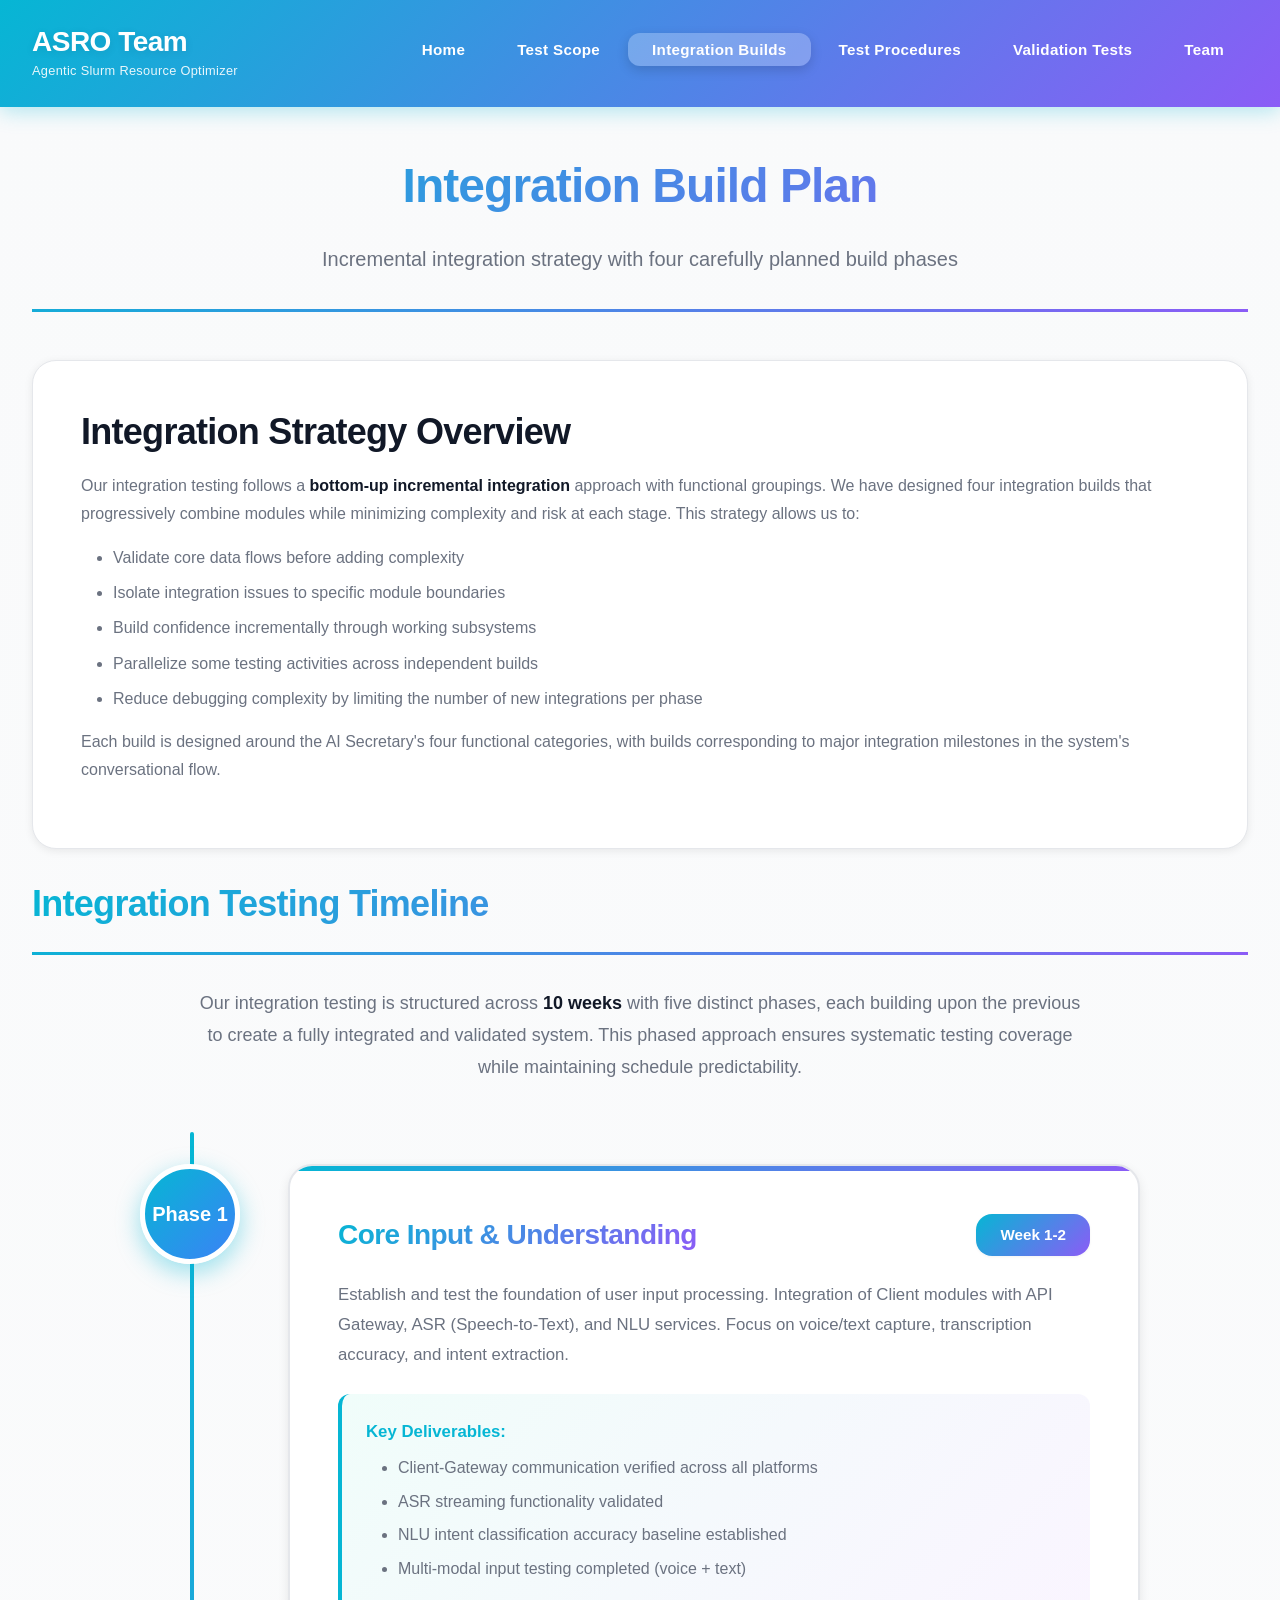
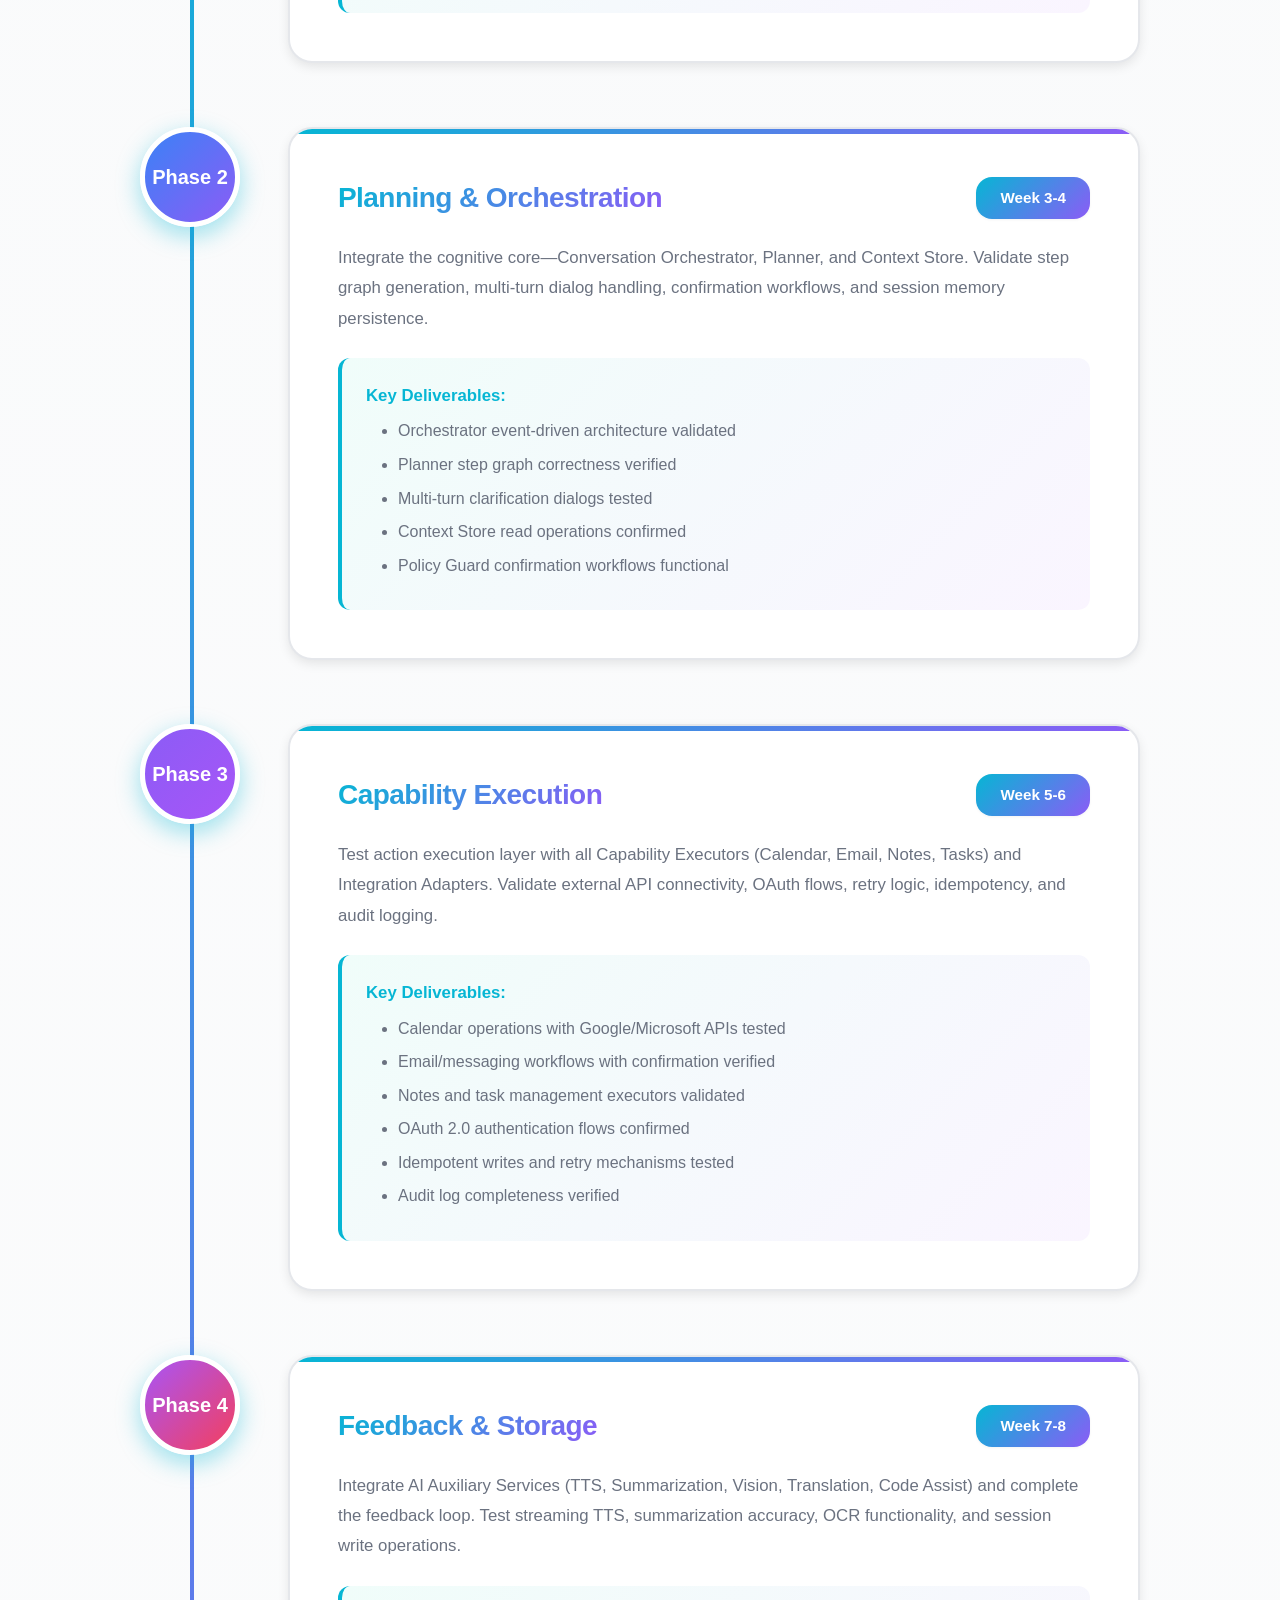
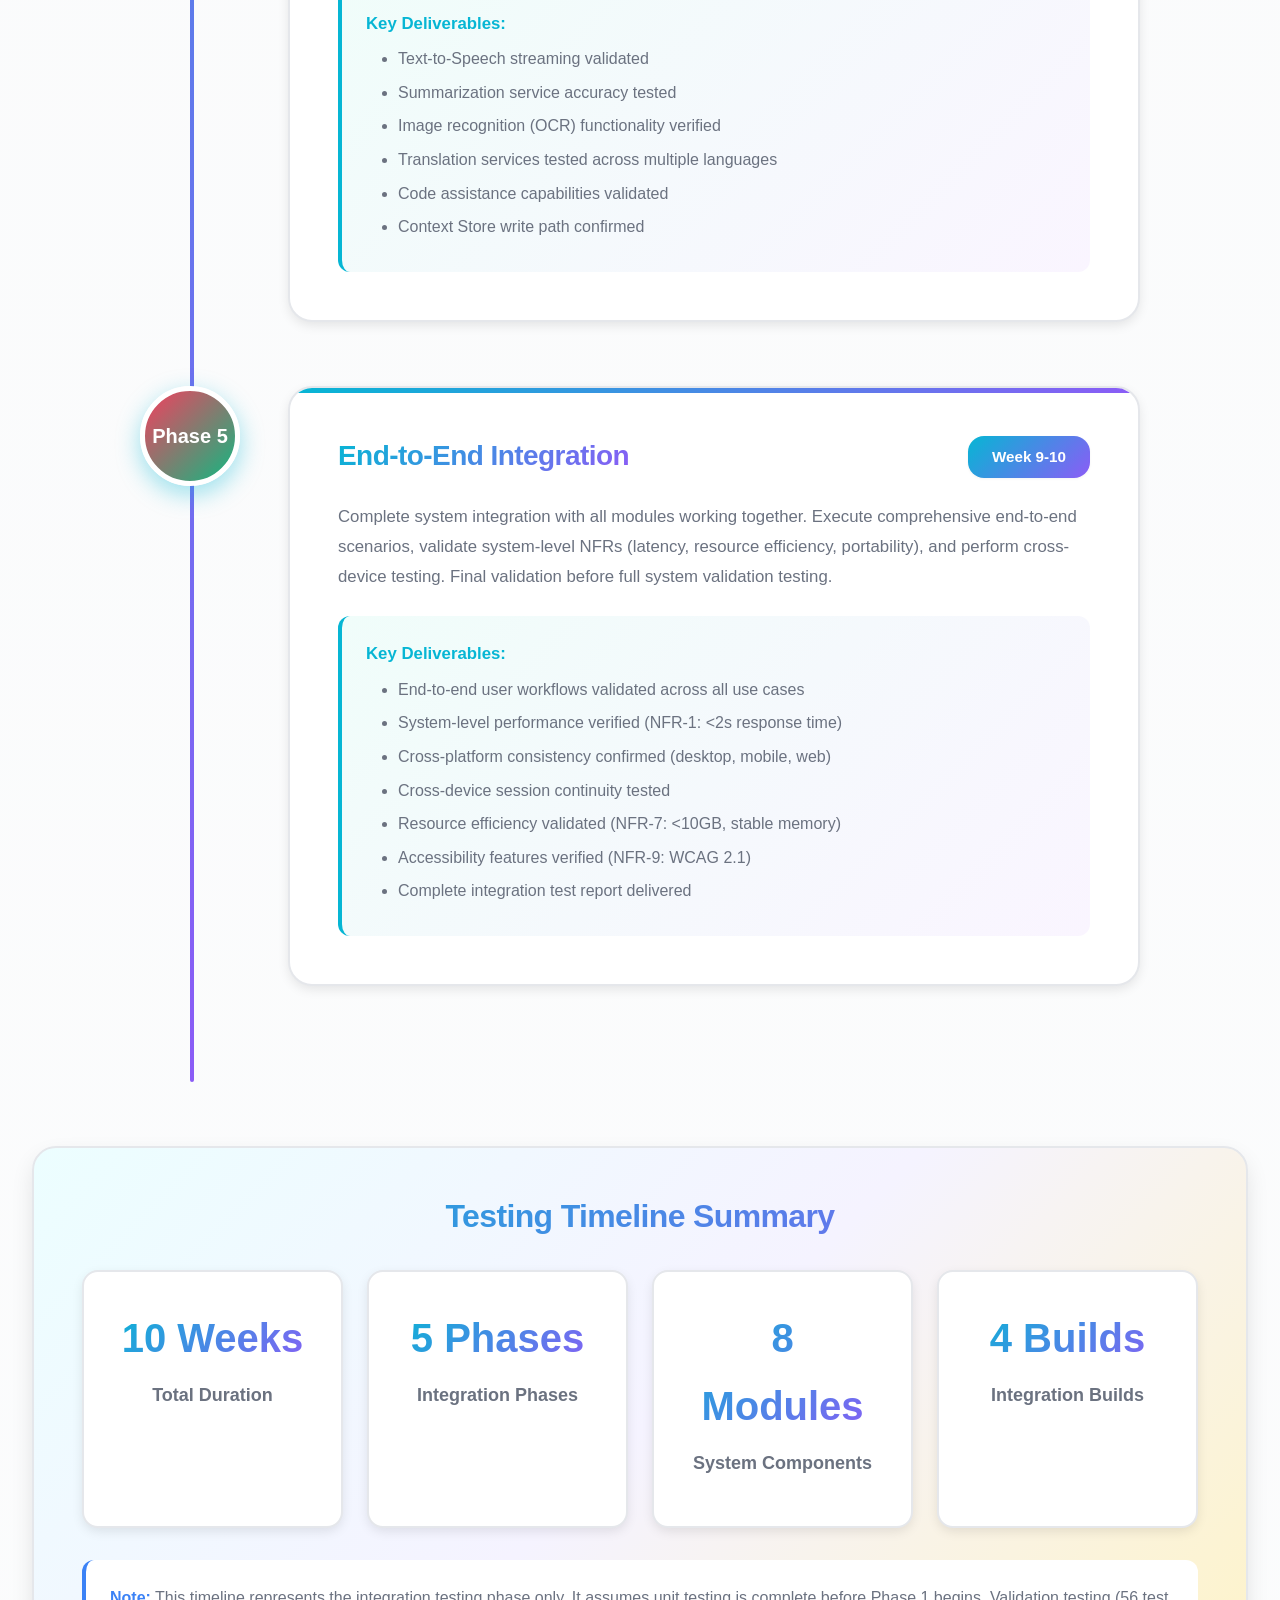
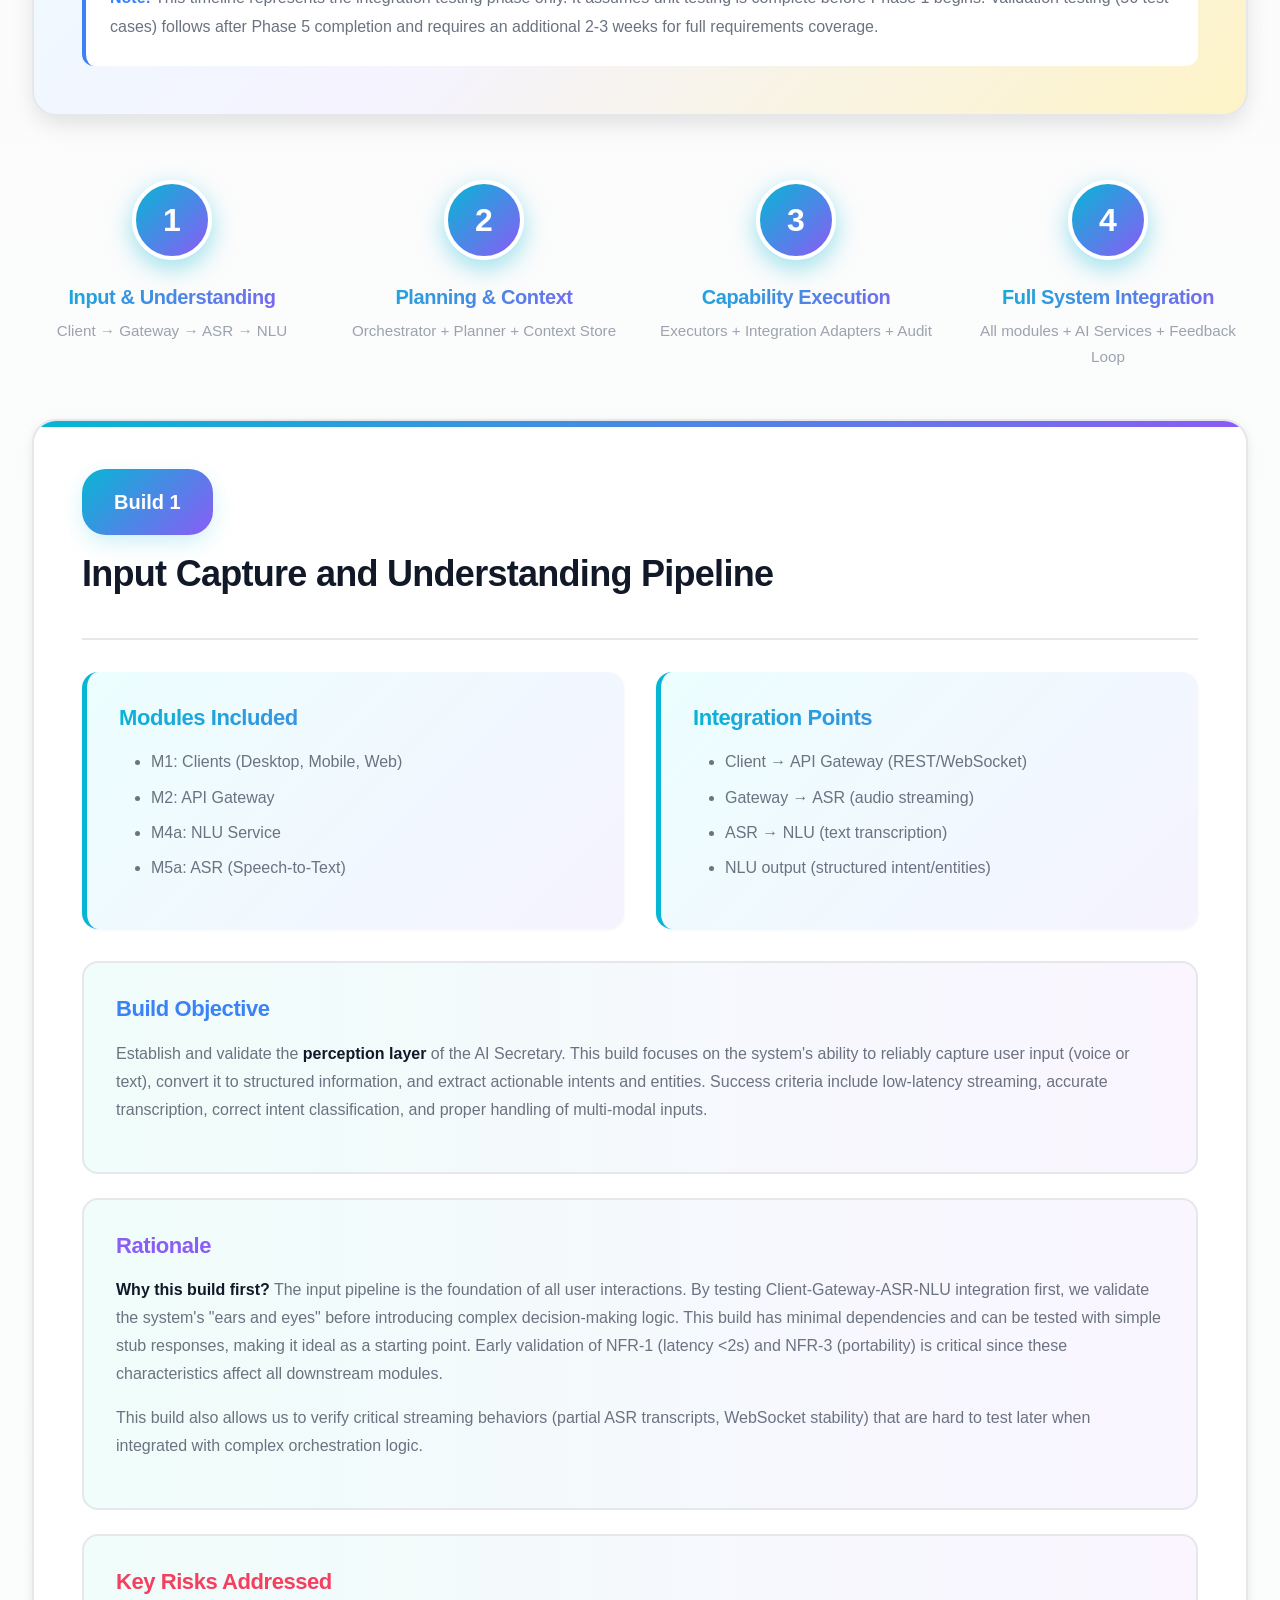
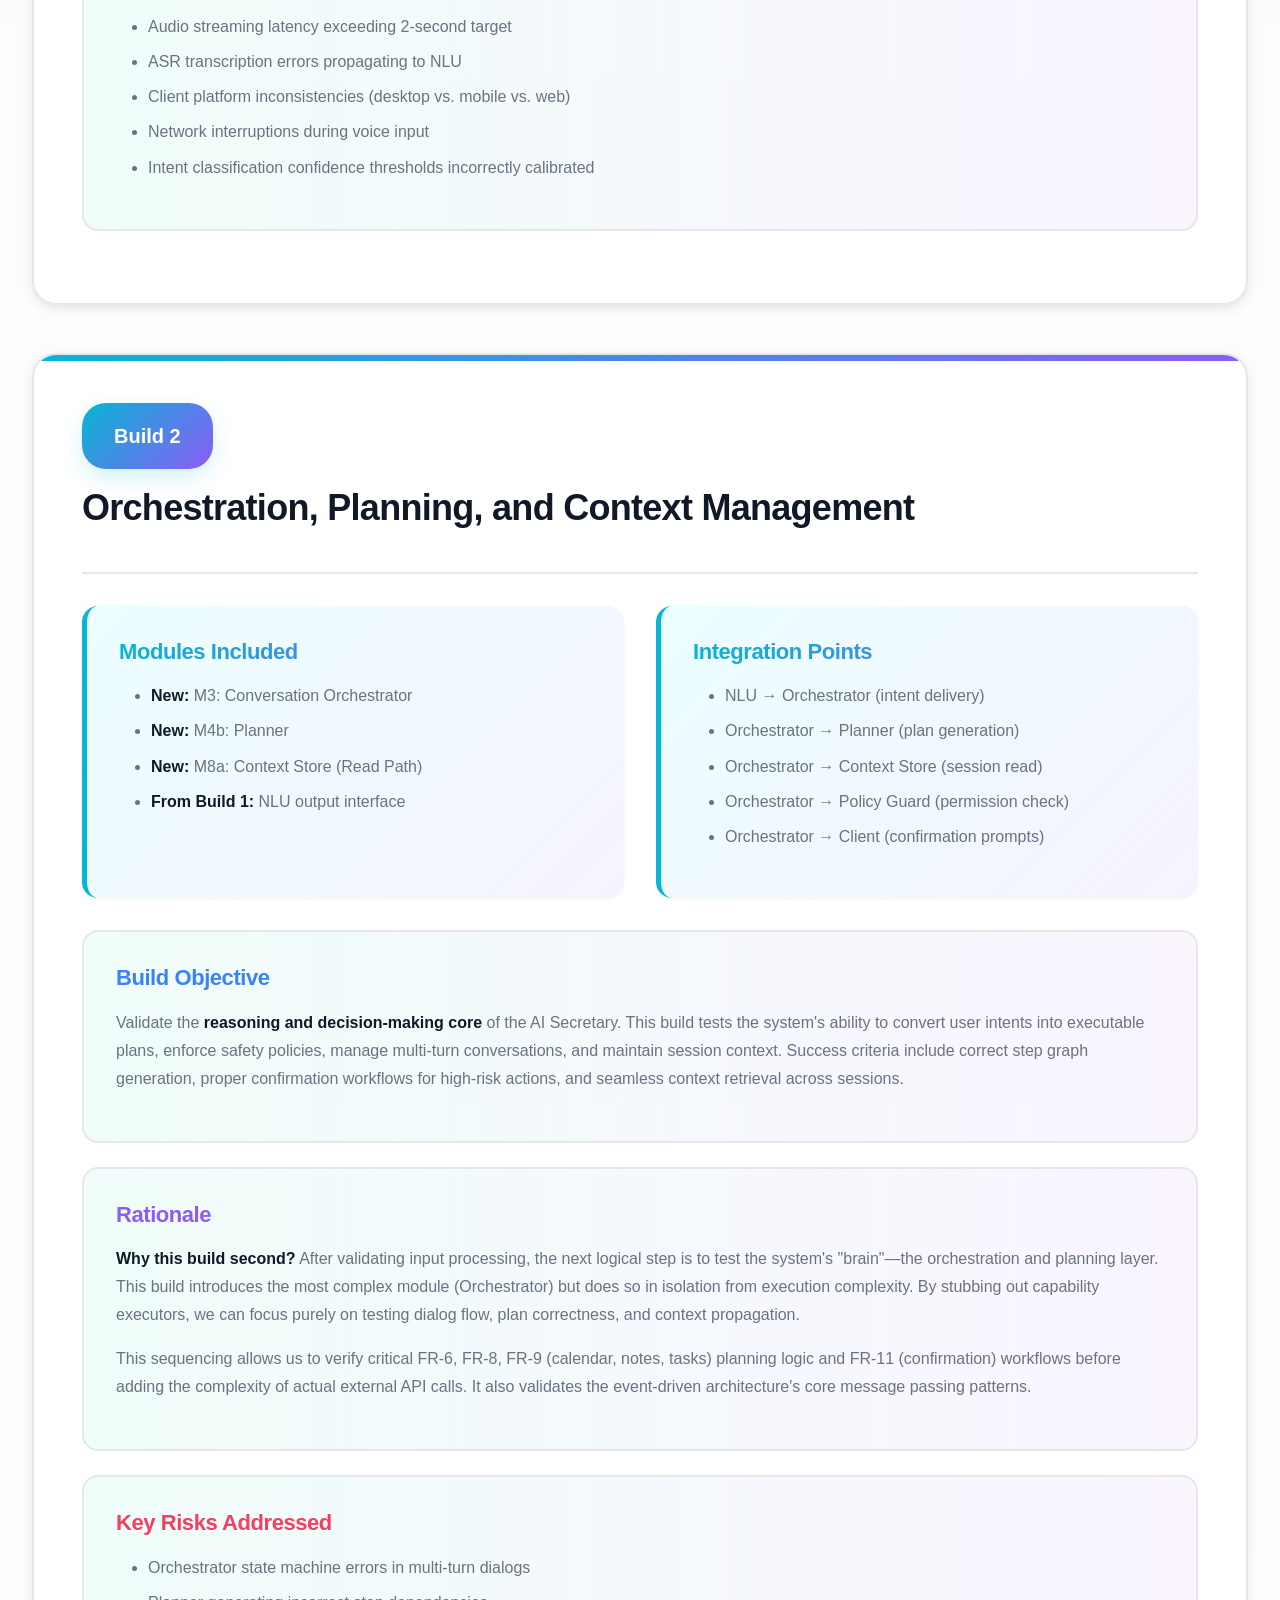
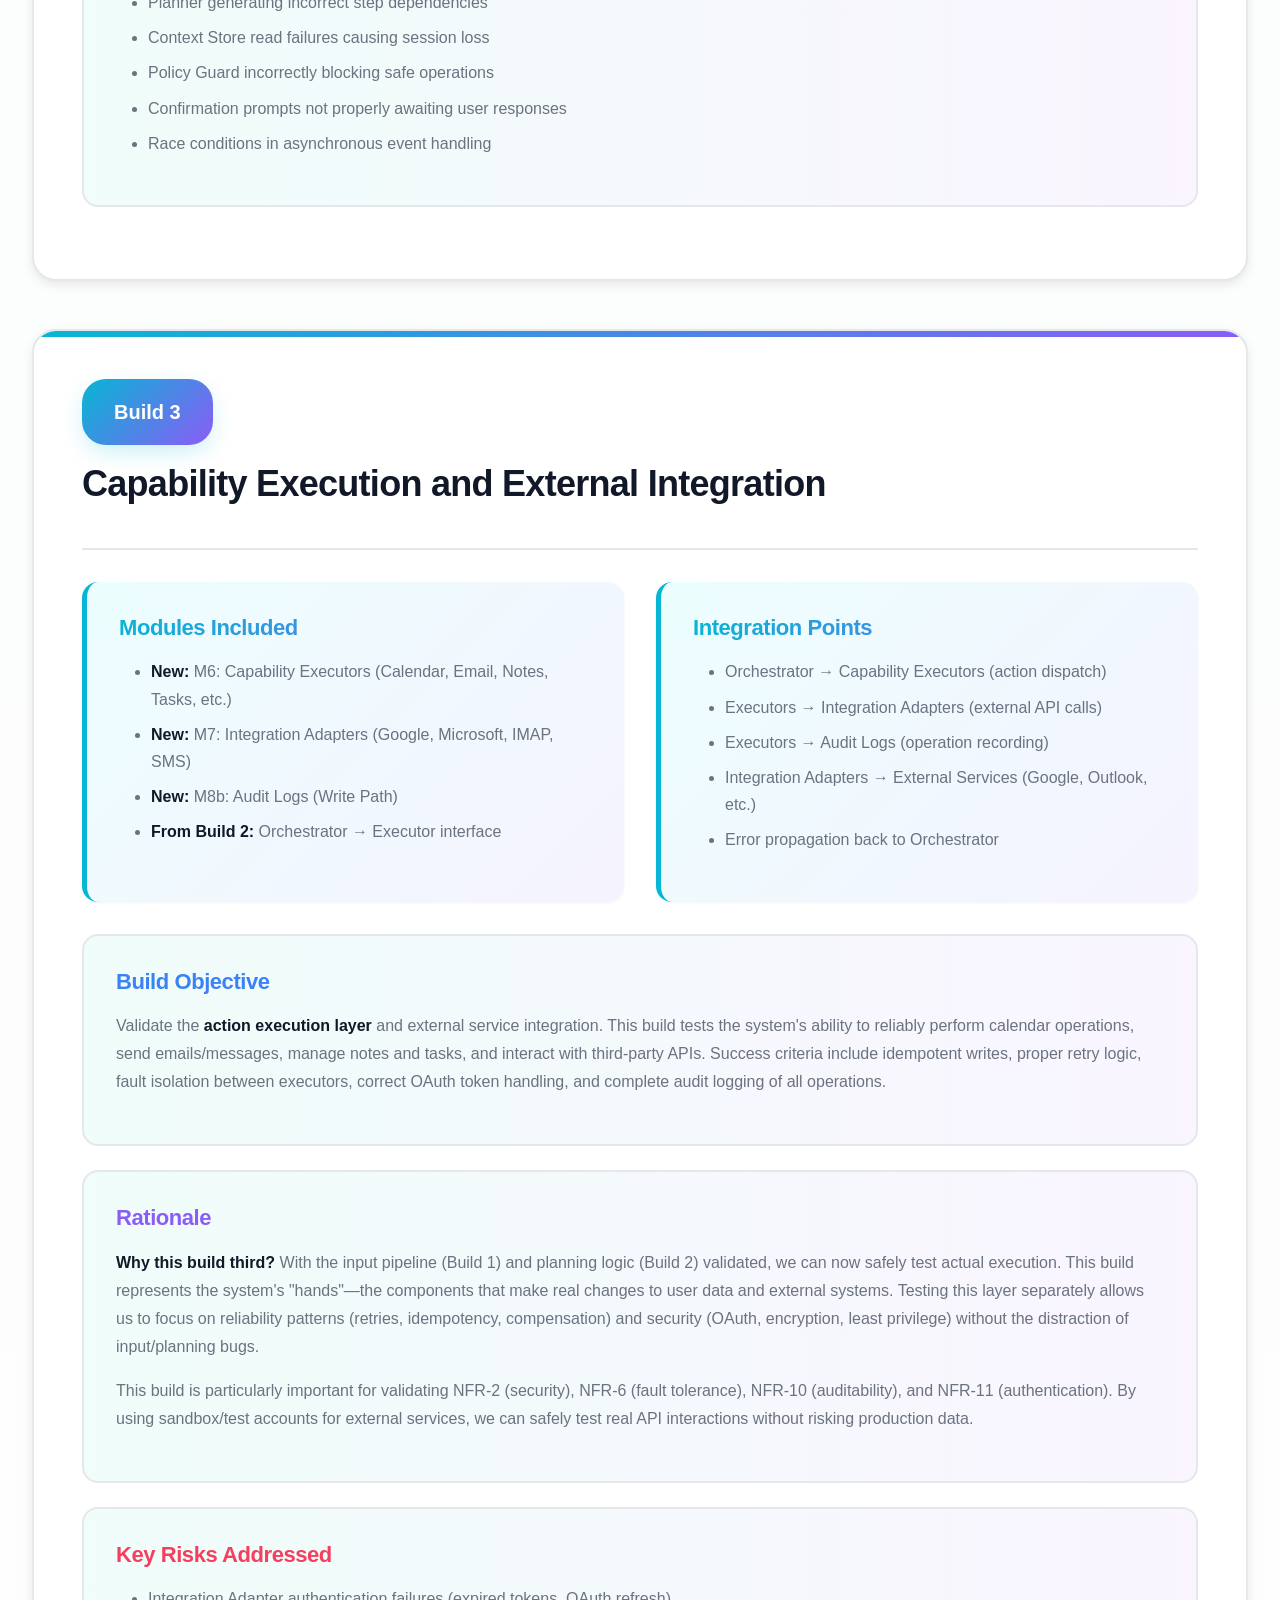
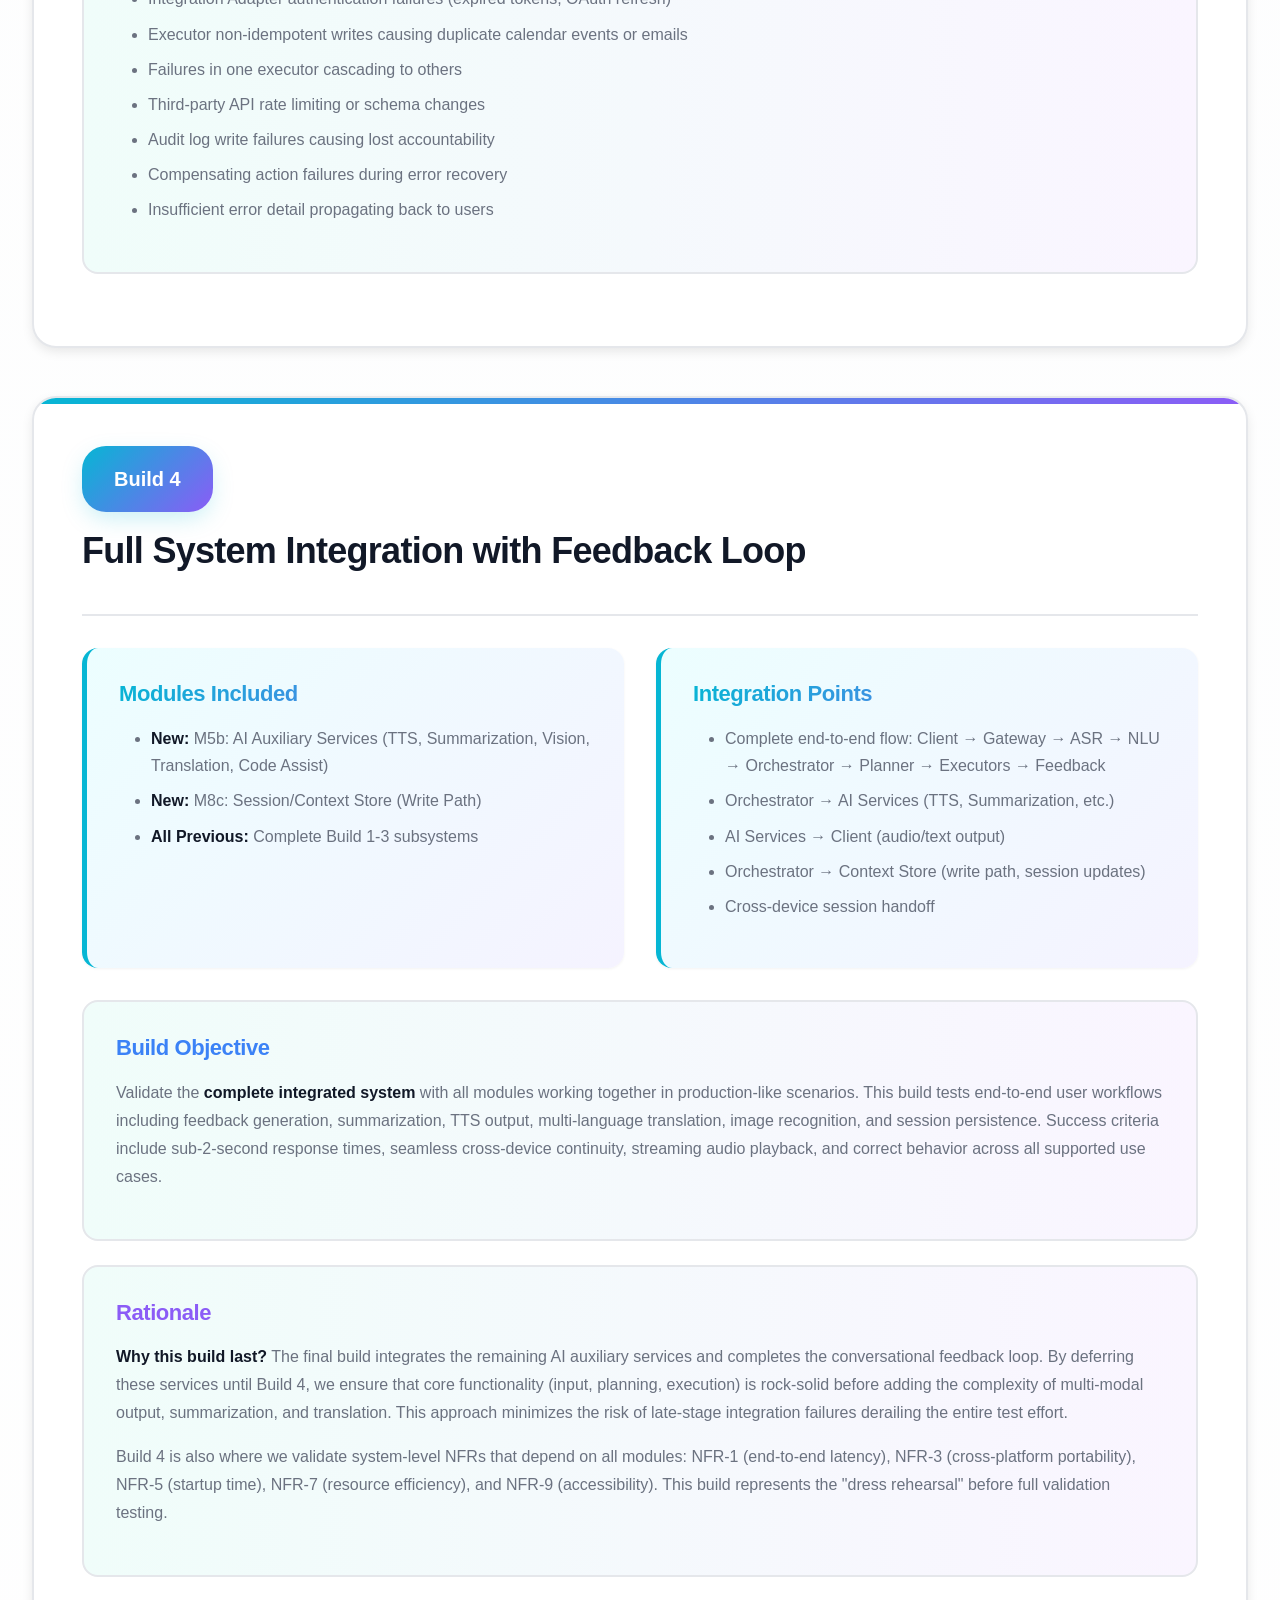
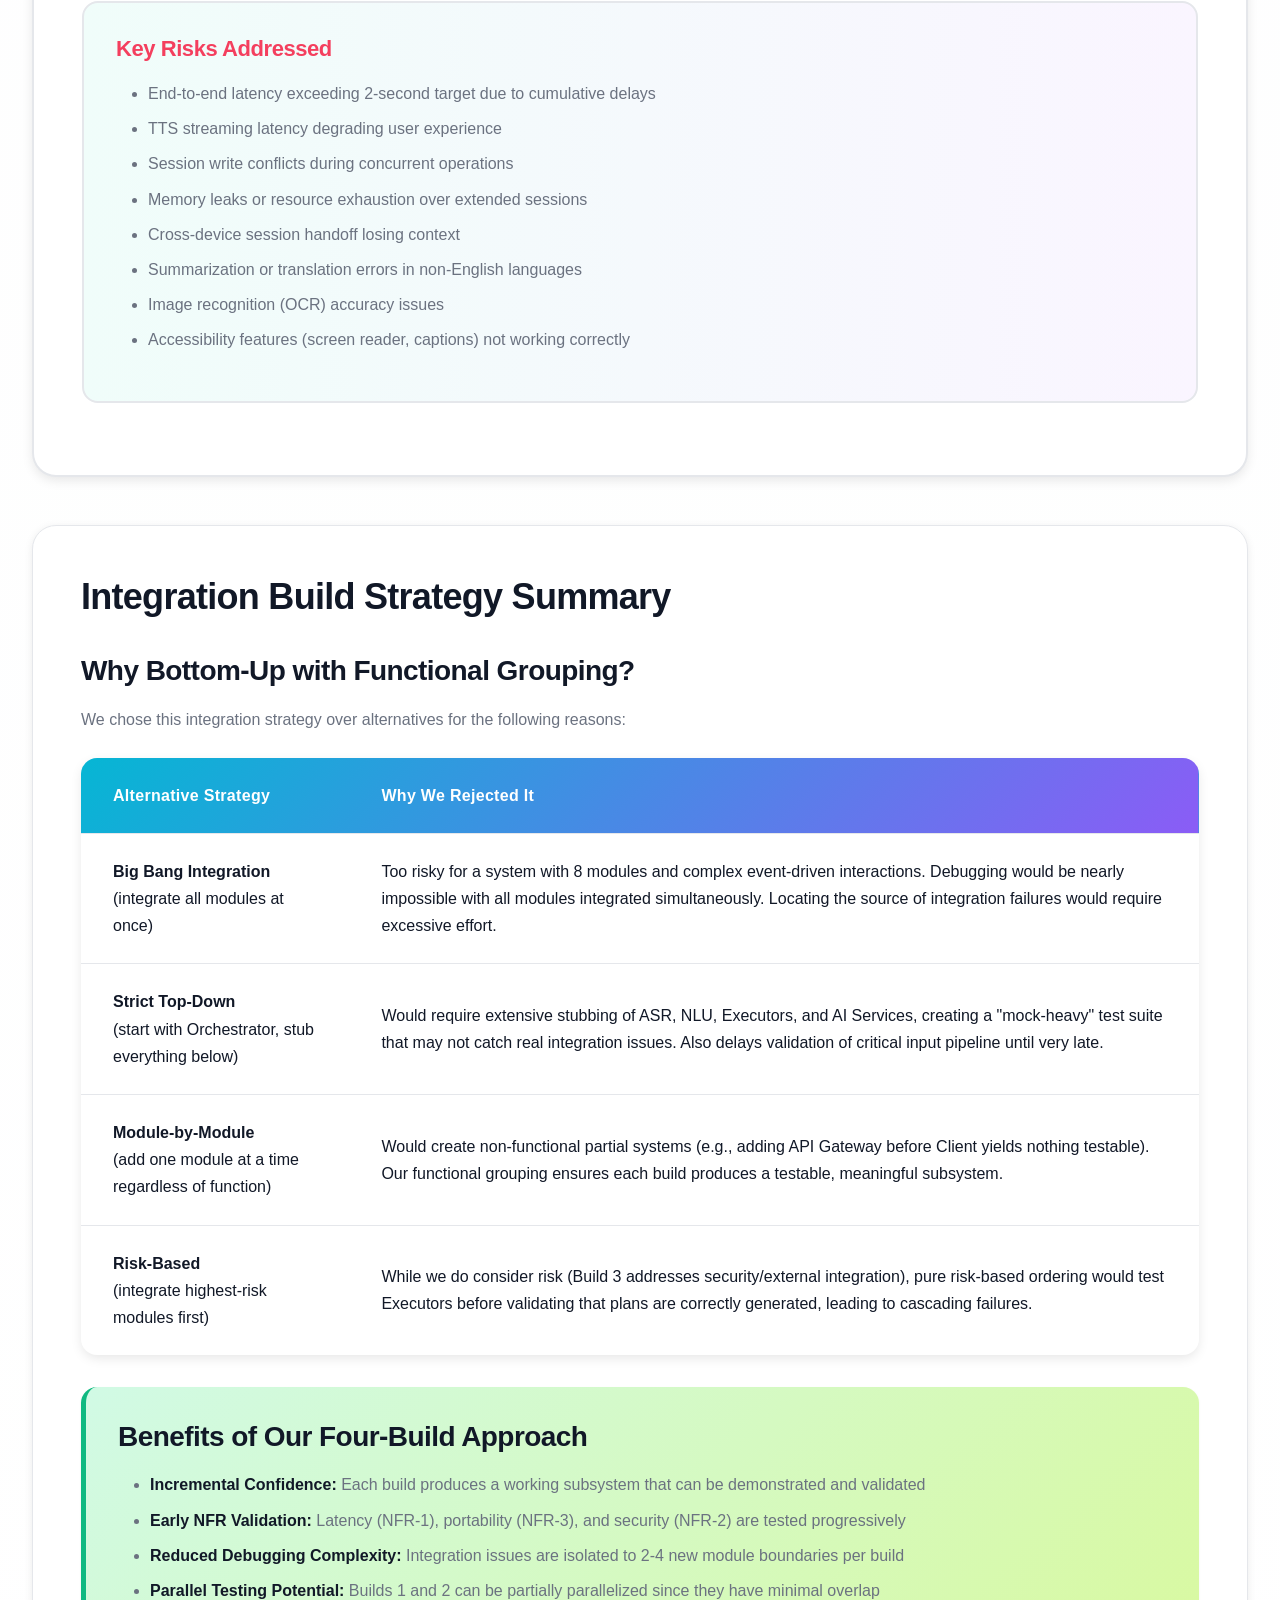
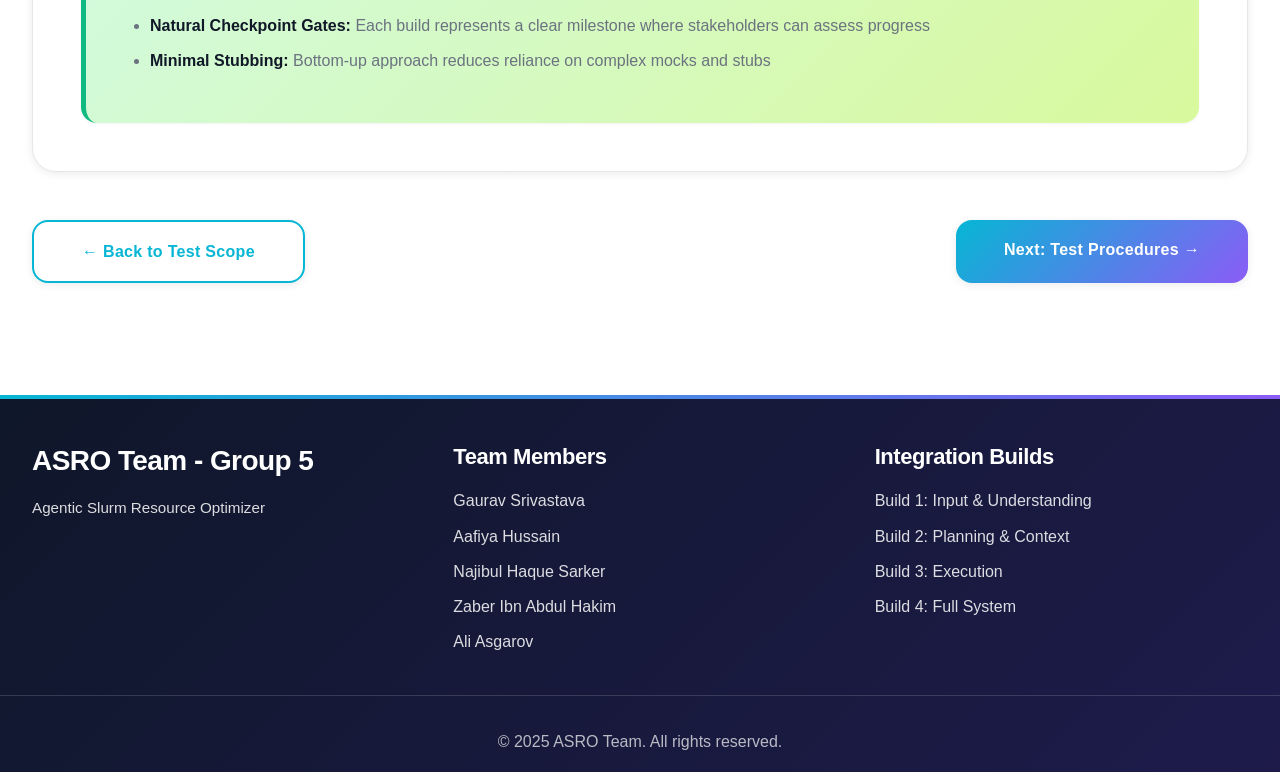
==== commit 83a22bd4: "update with name changes" ====
--- a/integration-builds.html
+++ b/integration-builds.html
@@ -596,7 +596,7 @@
     <footer class="footer">
         <div class="footer-content">
             <div class="footer-section">
-                <h3>ASRO Team - Group 8</h3>
+                <h3>ASRO Team - Group 5</h3>
                 <p>Agentic Slurm Resource Optimizer</p>
             </div>
             <div class="footer-section">
--- a/styles.css
+++ b/styles.css
@@ -1,6 +1,6 @@
 /* ===================================
    AI Secretary Test Plan Stylesheet
-   ASRO Team - Group 8
+   ASRO Team - Group 5
    Modern & Beautiful Design
    =================================== */
 
